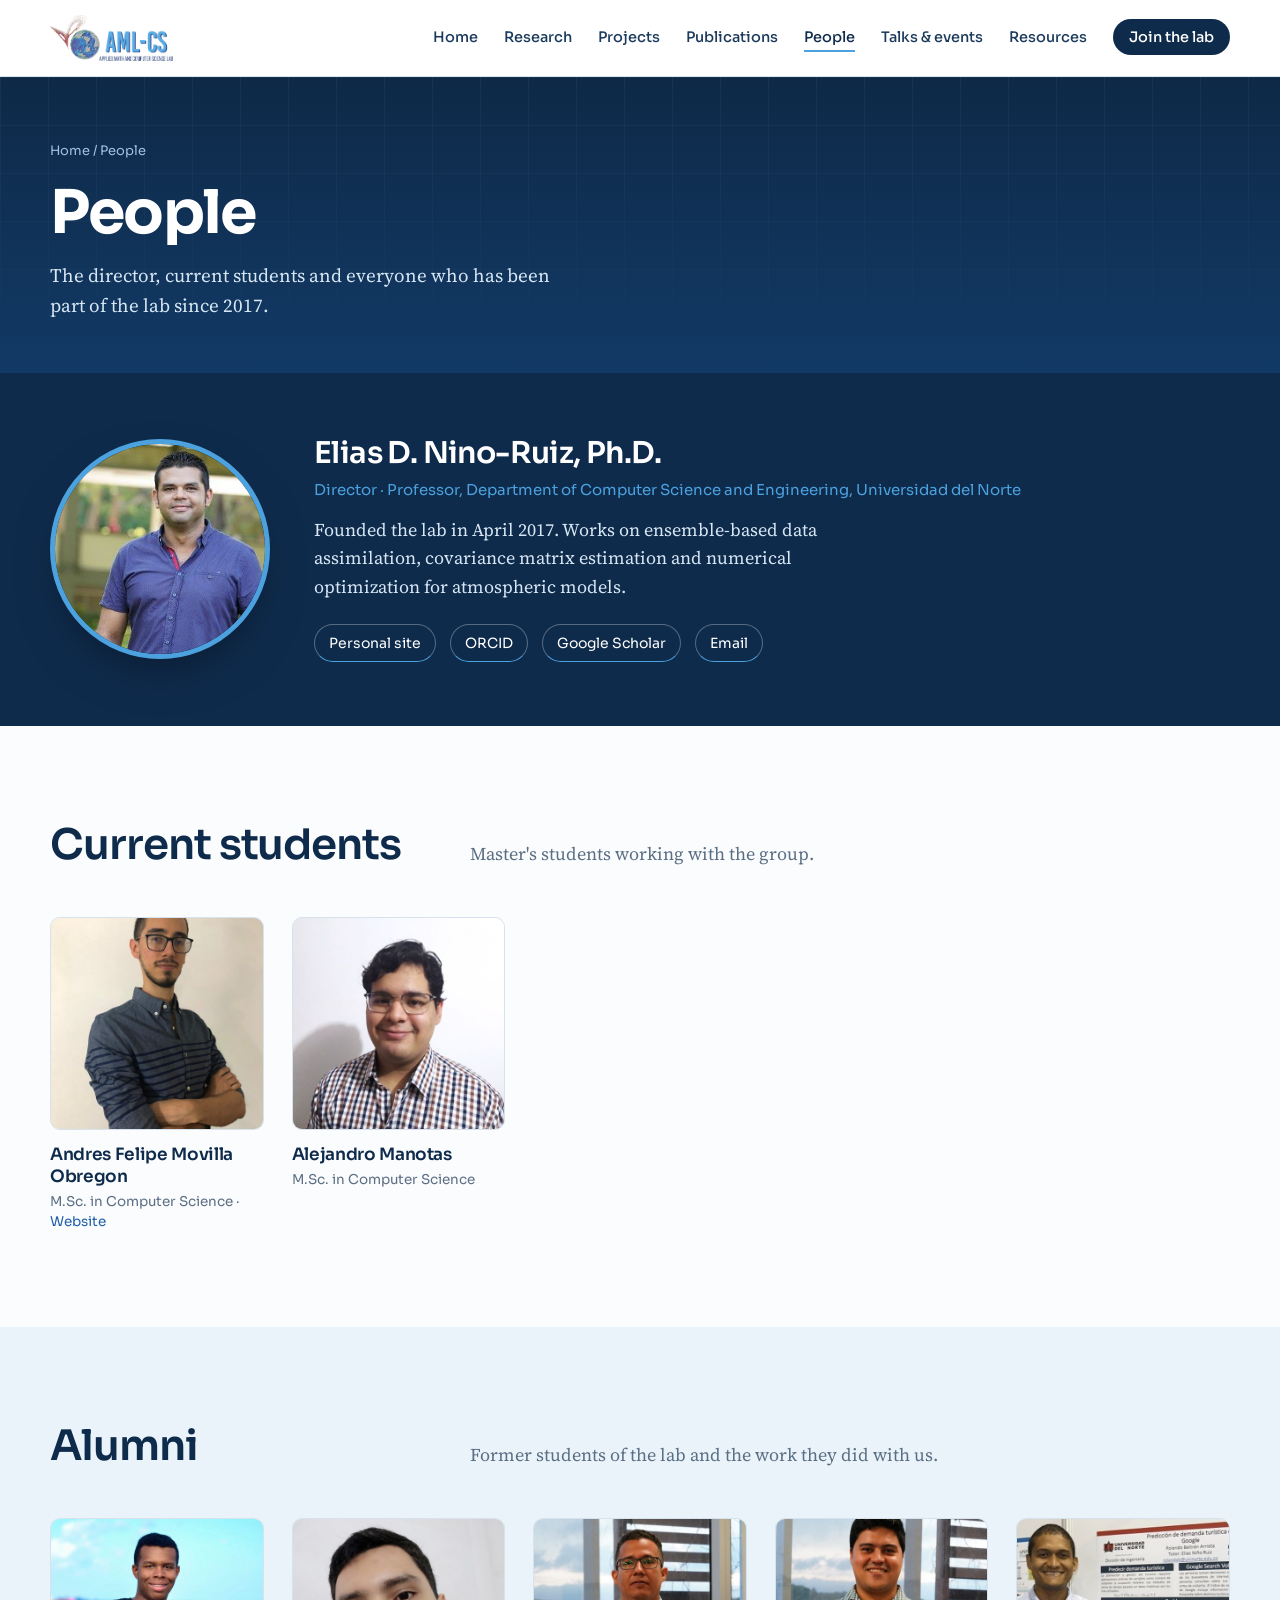
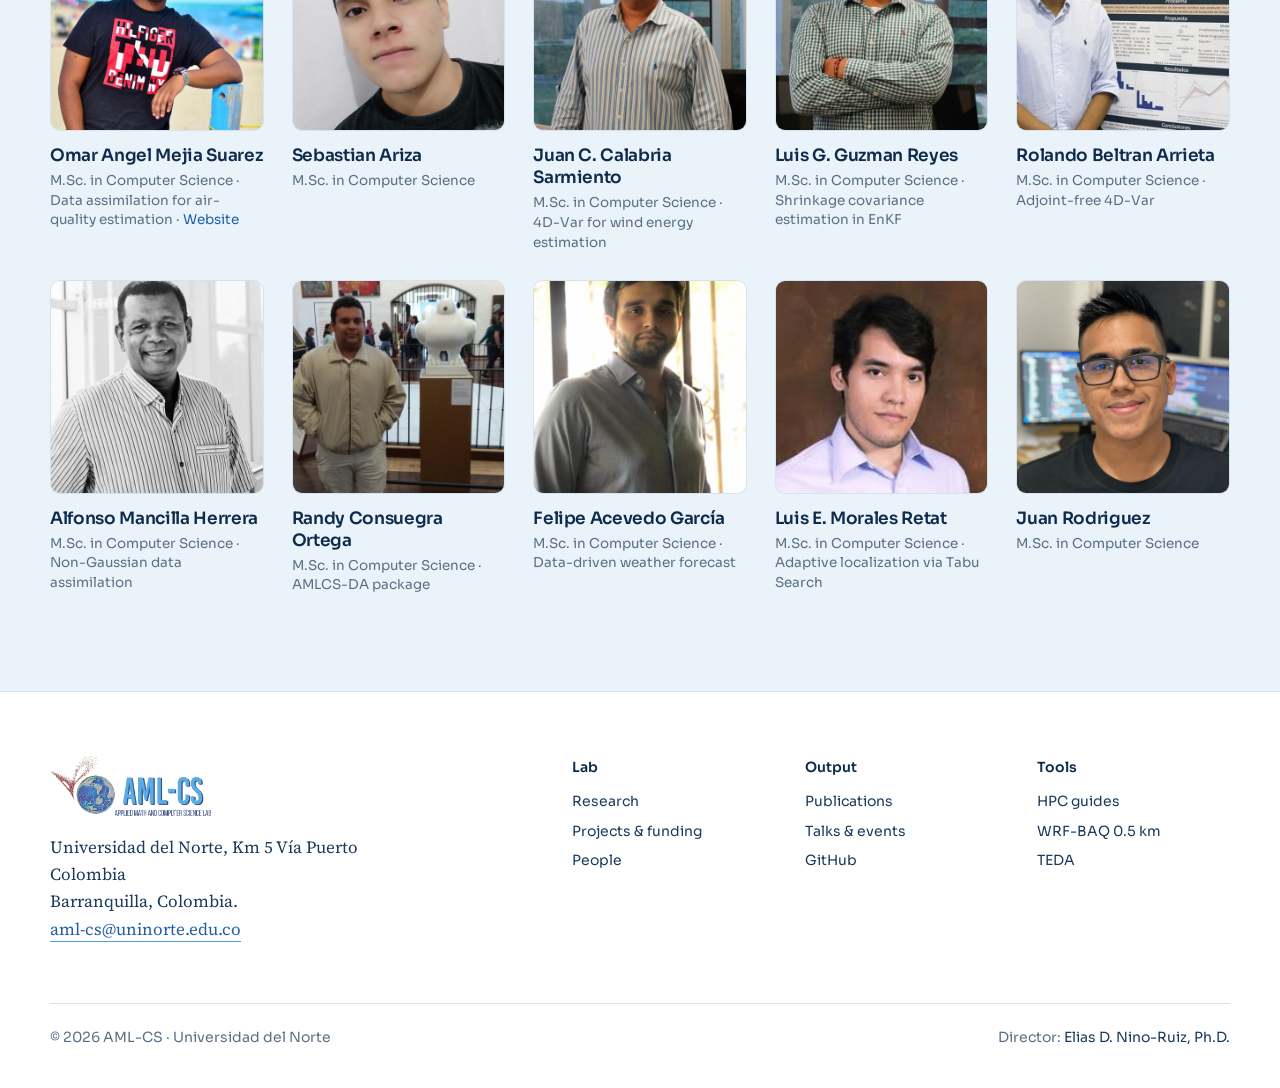
==== people/index.html @ 91d66fed "new fresh website" ====
<!DOCTYPE html>
<html lang="en">
<head>
<meta charset="utf-8"><meta name="viewport" content="width=device-width, initial-scale=1">
<title>People — AML-CS</title>
<meta name="description" content="Applied Math and Computer Science Lab at Universidad del Norte, Barranquilla, Colombia.">
<meta property="og:title" content="People — AML-CS"><meta property="og:description" content="Applied Math and Computer Science Lab at Universidad del Norte, Barranquilla, Colombia.">
<link rel="icon" href="../assets/img/logo.png">
<link rel="preconnect" href="https://fonts.googleapis.com">
<link href="https://fonts.googleapis.com/css2?family=Sora:wght@400;500;600;700&family=Source+Serif+4:ital,opsz,wght@0,8..60,400;0,8..60,600;1,8..60,400&display=swap" rel="stylesheet">
<link rel="stylesheet" href="../assets/css/site.css">

</head>
<body>
<header class="site"><div class="wrap nav">
  <a href="../"><img class="logo" src="../assets/img/logo.png" alt="AML-CS — Applied Math and Computer Science Lab"></a>
  <nav aria-label="Main"><ul><li><a href="../">Home</a></li><li><a href="../#research">Research</a></li><li><a href="../projects/">Projects</a></li><li><a href="../publications/">Publications</a></li><li><a href="../people/" aria-current="page">People</a></li><li><a href="../talks/">Talks & events</a></li><li><a href="../resources/">Resources</a></li><li><a class="cta" href="mailto:aml-cs@uninorte.edu.co">Join the lab</a></li></ul></nav>
  <button class="burger" aria-expanded="false" aria-label="Open menu">Menu</button>
</div></header>
<div class="pagehead"><div class="wrap">
  <div><div class="crumb"><a href="../">Home</a> / People</div><h1>People</h1><p>The director, current students and everyone who has been part of the lab since 2017.</p></div>
  <div></div>
</div></div>
<section class="dark" style="padding:64px 0"><div class="wrap">
  <div class="director" style="border:0;margin:0;padding:0">
    <img src="../assets/img/people/elias-nino.jpg" alt="Elias D. Nino-Ruiz">
    <div>
      <h3>Elias D. Nino-Ruiz, Ph.D.</h3>
      <div class="role">Director · Professor, Department of Computer Science and Engineering, Universidad del Norte</div>
      <p>Founded the lab in April 2017. Works on ensemble-based data assimilation, covariance matrix estimation and numerical optimization for atmospheric models.</p>
      <div class="profiles"><a href="https://enino84.github.io/">Personal site</a><a href="https://orcid.org/0000-0001-7784-8163">ORCID</a><a href="https://scholar.google.com/citations?user=IE8dAAgAAAAJ&hl=en">Google Scholar</a><a href="mailto:aml-cs@uninorte.edu.co">Email</a></div>
    </div>
  </div>
</div></section>
<section><div class="wrap">
  <div class="sec-head"><h2>Current students</h2><p>Master's students working with the group.</p></div>
  <div class="grid-people">
    <div class="person"><img src="../assets/img/people/andres-movilla.jpg" alt="Andres Felipe Movilla Obregon"><h3>Andres Felipe Movilla Obregon</h3><p>M.Sc. in Computer Science · <a href="https://andremov.github.io">Website</a></p></div>
    <div class="person"><img src="../assets/img/people/alejandro-manotas.jpg" alt="Alejandro Manotas"><h3>Alejandro Manotas</h3><p>M.Sc. in Computer Science</p></div>
  </div>
</div></section>
<section class="tint"><div class="wrap">
  <div class="sec-head"><h2>Alumni</h2><p>Former students of the lab and the work they did with us.</p></div>
  <div class="grid-people">
    <div class="person"><img src="../assets/img/people/omar-mejia.jpg" alt="Omar Angel Mejia Suarez"><h3>Omar Angel Mejia Suarez</h3><p>M.Sc. in Computer Science · Data assimilation for air-quality estimation · <a href="https://sites.google.com/view/omarmejiasuarez/inicio">Website</a></p></div>
    <div class="person"><img src="../assets/img/people/sebastian-ariza.jpg" alt="Sebastian Ariza"><h3>Sebastian Ariza</h3><p>M.Sc. in Computer Science</p></div>
    <div class="person"><img src="../assets/img/people/juan-calabria.jpg" alt="Juan C. Calabria Sarmiento"><h3>Juan C. Calabria Sarmiento</h3><p>M.Sc. in Computer Science · 4D-Var for wind energy estimation</p></div>
    <div class="person"><img src="../assets/img/people/luis-guzman.jpg" alt="Luis G. Guzman Reyes"><h3>Luis G. Guzman Reyes</h3><p>M.Sc. in Computer Science · Shrinkage covariance estimation in EnKF</p></div>
    <div class="person"><img src="../assets/img/people/rolando-beltran.jpg" alt="Rolando Beltran Arrieta"><h3>Rolando Beltran Arrieta</h3><p>M.Sc. in Computer Science · Adjoint-free 4D-Var</p></div>
    <div class="person"><img src="../assets/img/people/alfonso-mancilla.jpg" alt="Alfonso Mancilla Herrera"><h3>Alfonso Mancilla Herrera</h3><p>M.Sc. in Computer Science · Non-Gaussian data assimilation</p></div>
    <div class="person"><img src="../assets/img/people/randy-consuegra.jpg" alt="Randy Consuegra Ortega"><h3>Randy Consuegra Ortega</h3><p>M.Sc. in Computer Science · AMLCS-DA package</p></div>
    <div class="person"><img src="../assets/img/people/felipe-acevedo.jpg" alt="Felipe Acevedo García"><h3>Felipe Acevedo García</h3><p>M.Sc. in Computer Science · Data-driven weather forecast</p></div>
    <div class="person"><img src="../assets/img/people/luis-morales.jpg" alt="Luis E. Morales Retat"><h3>Luis E. Morales Retat</h3><p>M.Sc. in Computer Science · Adaptive localization via Tabu Search</p></div>
    <div class="person"><img src="../assets/img/people/juan-rodriguez.jpg" alt="Juan Rodriguez"><h3>Juan Rodriguez</h3><p>M.Sc. in Computer Science</p></div>
  </div>
</div></section>
<footer class="site"><div class="wrap">
  <div>
    <a href="../"><img class="logo-foot" src="../assets/img/logo.png" alt="AML-CS"></a>
    <p class="contact">Universidad del Norte, Km 5 Vía Puerto Colombia<br>Barranquilla, Colombia.<br><a href="mailto:aml-cs@uninorte.edu.co">aml-cs@uninorte.edu.co</a></p>
  </div>
  <div><h5>Lab</h5><ul><li><a href="../#research">Research</a></li><li><a href="../projects/">Projects &amp; funding</a></li><li><a href="../people/">People</a></li></ul></div>
  <div><h5>Output</h5><ul><li><a href="../publications/">Publications</a></li><li><a href="../talks/">Talks &amp; events</a></li><li><a href="https://github.com/AML-CS">GitHub</a></li></ul></div>
  <div><h5>Tools</h5><ul><li><a href="../resources/">HPC guides</a></li><li><a href="../wrf-baq-0.5km/">WRF-BAQ 0.5 km</a></li><li><a href="https://github.com/enino84/TEDA">TEDA</a></li></ul></div>
  <div class="copy"><span>© 2026 AML-CS · Universidad del Norte</span><span>Director: <a href="https://enino84.github.io/">Elias D. Nino-Ruiz, Ph.D.</a></span></div>
</div></footer>
<script src="../assets/js/site.js"></script>
</body></html>
---- assets/css/site.css ----
:root{
  --navy:#0F2B4C;--ink:#1B3A5C;--sky:#4BA2DE;--deep:#1F5FA8;--sea:#EAF3FA;--sea2:#F4F8FC;--paper:#FBFCFD;
  --amber:#F0A92B;--rule:#D6E3EE;--muted:#5B6F84;
  --display:'Sora',system-ui,sans-serif;--serif:'Source Serif 4',Georgia,serif;
}
*{box-sizing:border-box}
html{scroll-behavior:smooth}
body{margin:0;background:var(--paper);color:var(--navy);font-family:var(--serif);font-size:18px;line-height:1.6;-webkit-font-smoothing:antialiased}
a{color:var(--deep);text-decoration:none}
a:hover{text-decoration:underline;text-underline-offset:3px}
a:focus-visible,button:focus-visible,input:focus-visible{outline:3px solid var(--amber);outline-offset:3px;border-radius:2px}
h1,h2,h3,h4{font-family:var(--display);font-weight:600;line-height:1.1;margin:0;letter-spacing:-.02em}
img{max-width:100%}
.wrap{width:min(1180px,calc(100% - 48px));margin-inline:auto}
.btn{display:inline-flex;align-items:center;gap:8px;padding:13px 22px;border-radius:999px;border:1.5px solid transparent;font-family:var(--display);font-size:15px;font-weight:600}
.btn.primary{background:var(--sky);color:#08203A}.btn.primary:hover{background:#6BB5E6;text-decoration:none}
.btn.ghost{border-color:rgba(255,255,255,.35);color:#fff}.btn.ghost:hover{border-color:#fff;text-decoration:none}
.btn.dark{background:var(--navy);color:#fff}.btn.dark:hover{background:var(--deep);text-decoration:none}

/* header */
header.site{background:#fff;border-bottom:1px solid var(--rule)}
.nav{display:flex;align-items:center;justify-content:space-between;height:76px;gap:24px}
.nav .logo{height:46px;display:block}
.nav ul{display:flex;gap:26px;list-style:none;margin:0;padding:0;font-family:var(--display);font-size:14.5px;font-weight:500;align-items:center}
.nav ul a{color:var(--ink);padding-bottom:4px;border-bottom:2px solid transparent}
.nav ul a:hover{text-decoration:none;color:var(--navy);border-color:var(--rule)}
.nav ul a[aria-current]{color:var(--navy);border-color:var(--sky)}
.nav ul a.cta{background:var(--navy);color:#fff;padding:9px 16px;border-radius:999px;border:0}
.nav ul a.cta:hover{background:var(--deep)}
.burger{display:none;background:none;border:1px solid var(--rule);border-radius:8px;padding:8px 12px;font-family:var(--display);font-size:14px;color:var(--ink);cursor:pointer}
.nav.open ul{display:flex}

/* page head (internal pages) */
.pagehead{background:linear-gradient(180deg,#0E2947 0%,#123A66 100%);color:#fff;padding:64px 0 52px;position:relative;overflow:hidden}
.pagehead:before{content:"";position:absolute;inset:0;background-image:linear-gradient(rgba(255,255,255,.045) 1px,transparent 1px),linear-gradient(90deg,rgba(255,255,255,.045) 1px,transparent 1px);background-size:48px 48px;mask-image:linear-gradient(180deg,#000,transparent)}
.pagehead .wrap{position:relative;display:grid;grid-template-columns:minmax(0,7fr) minmax(0,5fr);gap:40px;align-items:end}
.pagehead h1{font-size:clamp(38px,5vw,60px);letter-spacing:-.03em;font-weight:700}
.pagehead p{margin:14px 0 0;color:#D7E6F4;font-size:19px;max-width:52ch}
.crumb{font-family:var(--display);font-size:13px;color:#9FC2E0;margin-bottom:18px}.crumb a{color:#9FC2E0}
.counts{display:flex;gap:32px;font-family:var(--display);font-size:14px;color:#9FC2E0;justify-self:end;flex-wrap:wrap}
.counts b{display:block;font-size:30px;color:#fff;font-weight:600;letter-spacing:-.02em}

/* sections */
section{padding:96px 0}
section.tint{background:var(--sea)}
section.dark{background:var(--navy);color:#fff}
.sec-head{display:grid;grid-template-columns:minmax(0,4fr) minmax(0,8fr);gap:40px;align-items:end;margin-bottom:48px}
.sec-head h2{font-size:clamp(30px,3.4vw,42px);letter-spacing:-.025em}
.sec-head p{margin:0;color:var(--muted);font-size:18px;max-width:58ch}
.dark .sec-head p{color:#9FC2E0}
.prose{max-width:72ch;font-size:18px}
.prose h2{font-size:28px;margin:48px 0 16px}.prose h3{font-size:21px;margin:32px 0 10px}.prose h4{font-size:17px;margin:24px 0 8px}
.prose p{margin:0 0 18px}.prose ul,.prose ol{padding-left:24px}.prose li{margin:6px 0}
.prose pre{background:#0F2B4C;color:#E6F0FA;padding:18px 20px;border-radius:8px;overflow:auto;font-size:14px;line-height:1.5}
.prose code{font-family:ui-monospace,SFMono-Regular,Menlo,monospace;font-size:.9em}
.prose :not(pre)>code{background:var(--sea);padding:2px 6px;border-radius:4px;color:var(--navy)}
.prose table{border-collapse:collapse;width:100%;font-size:16px;margin:16px 0}
.prose th,.prose td{border-bottom:1px solid var(--rule);padding:10px 12px;text-align:left;vertical-align:top}
.prose th{font-family:var(--display);font-size:13.5px;color:var(--muted);font-weight:500}
.prose img{border-radius:6px}
.prose blockquote{margin:0;padding-left:18px;border-left:3px solid var(--sky);color:var(--ink);font-style:italic}

/* hero */
.hero{position:relative;overflow:hidden;background:linear-gradient(180deg,#0E2947 0%,#123A66 100%);color:#fff;padding:0}
.hero:after{content:"";position:absolute;right:-10%;top:-20%;width:60%;height:140%;background:radial-gradient(closest-side,rgba(75,162,222,.18),transparent 70%);pointer-events:none}
.hero canvas{position:absolute;inset:0;width:100%;height:100%;display:block}
.hero .wrap{position:relative;min-height:620px;display:grid;grid-template-columns:minmax(0,7fr) minmax(0,5fr);align-items:center;padding:88px 0 100px;z-index:1}
.hero h1{font-size:clamp(40px,5.6vw,74px);letter-spacing:-.03em;font-weight:700;max-width:12ch}
.hero p{font-size:21px;line-height:1.55;max-width:44ch;color:#D7E6F4;margin:26px 0 34px}
.hero .actions{display:flex;gap:14px;flex-wrap:wrap}
.hero .legend{position:absolute;right:0;bottom:30px;font-family:var(--display);font-size:12.5px;color:#9FC2E0;display:flex;gap:18px}
.hero .legend i{display:inline-block;width:9px;height:9px;border-radius:50%;margin-right:6px;vertical-align:middle}
.stats{background:var(--navy);color:#fff;border-top:1px solid rgba(255,255,255,.12)}
.stats .wrap{display:grid;grid-template-columns:repeat(4,1fr);padding:22px 0}
.stats div{font-family:var(--display);font-size:14px;color:#9FC2E0;padding:6px 0}
.stats div b{display:block;font-size:26px;color:#fff;font-weight:600;letter-spacing:-.02em}
.stats div+div{border-left:1px solid rgba(255,255,255,.12);padding-left:28px}

/* sponsors strip */
.sponsors{background:#fff;border-bottom:1px solid var(--rule);padding:28px 0}
.sponsors .wrap{display:flex;align-items:center;gap:40px;flex-wrap:wrap}
.sponsors.box{display:flex;align-items:center;gap:36px;flex-wrap:wrap;border:1px solid var(--rule);border-radius:12px;padding:22px 28px 26px}
.sponsors.box>span{width:100%;margin:0 0 4px}
.sponsors>span,.sponsors .wrap>span{font-family:var(--display);font-size:13px;color:var(--muted);margin-right:auto}
.sponsor{font-family:var(--display);font-weight:600;font-size:15px;color:var(--ink);display:flex;align-items:center;gap:10px;opacity:.85}
.sponsor:hover{opacity:1;text-decoration:none}
.sponsor img{height:44px;display:block}
.sponsor img[src*="banco"]{height:52px}
.sponsors .wrap{gap:48px}
.sponsors.box img{height:52px}.sponsors.box img[src*="banco"]{height:64px}
.sponsor i{width:10px;height:10px;border-radius:2px;background:var(--sky);display:inline-block;transform:rotate(45deg)}
.sponsor small{display:block;font-weight:400;font-size:12px;color:var(--muted);margin:0}

/* research areas */
.areas{border-top:1px solid var(--rule)}
.area{display:grid;grid-template-columns:minmax(0,4fr) minmax(0,7fr) auto;gap:32px;align-items:baseline;padding:26px 0;border-bottom:1px solid var(--rule)}
.area h3{font-size:22px;letter-spacing:-.015em}
.area p{margin:0;color:var(--ink);font-size:17px;max-width:60ch}
.area span{font-family:var(--display);font-size:13px;color:var(--muted);white-space:nowrap}

/* featured */
.feat{display:grid;grid-template-columns:minmax(0,7fr) minmax(0,5fr);gap:56px;align-items:center}
.feat figure{margin:0;background:#fff;border:1px solid var(--rule);border-radius:8px;padding:14px;box-shadow:0 24px 60px -36px rgba(15,43,76,.4)}
.feat figure img{width:100%;display:block;border-radius:3px}
.feat figcaption{font-family:var(--display);font-size:13px;color:var(--muted);padding:12px 4px 2px}
.feat h3{font-size:30px;line-height:1.15}
.feat .meta{font-family:var(--display);font-size:14px;color:var(--muted);margin:16px 0 18px}
.feat p{margin:0 0 24px;font-size:18px;color:var(--ink)}

/* project cards on home */
.projects{display:grid;grid-template-columns:repeat(2,minmax(0,1fr));gap:28px}
.proj{background:#fff;border:1px solid var(--rule);border-radius:10px;padding:32px;display:flex;flex-direction:column;gap:14px;position:relative;overflow:hidden}
.proj:before{content:"";position:absolute;left:0;top:0;bottom:0;width:6px;background:var(--sky)}
.proj.amber:before{background:var(--amber)}
.proj .funder{font-family:var(--display);font-size:13px;color:var(--muted)}
.proj h3{font-size:22px;line-height:1.25}
.proj p{margin:0;color:var(--ink);font-size:16.5px}
.proj .row{display:flex;gap:18px;flex-wrap:wrap;font-family:var(--display);font-size:13px;color:var(--muted);margin-top:auto;padding-top:8px}
.proj .row b{color:var(--navy);font-weight:600}
.status{font-family:var(--display);font-size:12.5px;padding:3px 10px;border-radius:999px;background:var(--sea);color:var(--deep);display:inline-block}
.status.done{background:#E6F5EA;color:#1E6B3A}.status.prop{background:#FFF3DA;color:#8A5A00}

/* publications */
.pubs{list-style:none;margin:0;padding:0;border-top:1px solid var(--rule)}
.pubs li{display:grid;grid-template-columns:96px minmax(0,1fr) auto;gap:24px;padding:22px 0;border-bottom:1px solid var(--rule);align-items:baseline}
.pubs .year{font-family:var(--display);font-weight:600;color:var(--sky);font-size:18px}
.pubs .t{font-weight:600;font-size:19px;line-height:1.35;color:var(--navy)}.pubs .t a{color:var(--navy)}
.pubs .v{color:var(--muted);font-size:16px;margin-top:4px;font-style:italic}
.pubs .l{font-family:var(--display);font-size:14px;white-space:nowrap;font-weight:600}
.more{margin-top:28px;font-family:var(--display);font-weight:600;font-size:15px}

.toolbar{position:sticky;top:0;z-index:10;background:rgba(251,252,253,.95);backdrop-filter:blur(8px);border-bottom:1px solid var(--rule);padding:14px 0}
.toolbar .wrap{display:flex;gap:18px;align-items:center;flex-wrap:wrap}
.chips{display:flex;gap:8px;flex-wrap:wrap}
.chip{font-family:var(--display);font-size:13.5px;font-weight:500;padding:7px 14px;border-radius:999px;border:1px solid var(--rule);background:#fff;color:var(--ink);cursor:pointer}
.chip[aria-pressed=true]{background:var(--navy);color:#fff;border-color:var(--navy)}
.sep{width:1px;height:26px;background:var(--rule)}
.search{margin-left:auto;font-family:var(--display);font-size:14px;padding:8px 14px;border:1px solid var(--rule);border-radius:999px;min-width:260px;background:#fff;color:var(--navy)}
.search::placeholder{color:var(--muted)}
.yeargroup{display:grid;grid-template-columns:120px minmax(0,1fr);gap:32px;padding:34px 0 10px;border-top:1px solid var(--rule)}
.yeargroup:first-child{border-top:0;padding-top:10px}
.yeargroup h2{font-size:40px;letter-spacing:-.03em;color:var(--sky);position:sticky;top:80px;align-self:start;line-height:1}
.yeargroup h2 small{display:block;font-size:13px;color:var(--muted);font-weight:500;margin-top:8px;letter-spacing:0}
.pub{padding:20px 0;border-bottom:1px solid var(--rule);display:grid;grid-template-columns:minmax(0,1fr) 150px;gap:24px;align-items:start}
.pub:last-child{border-bottom:0}
.pub .t{font-weight:600;font-size:20px;line-height:1.3}.pub .t a{color:var(--navy)}
.pub .au{color:var(--ink);font-size:16.5px;margin-top:6px}.pub .au b{font-weight:600}
.pub .v{color:var(--muted);font-size:15.5px;font-style:italic;margin-top:3px}
.pub .side{display:flex;flex-direction:column;align-items:flex-end;gap:10px;font-family:var(--display);font-size:13px}
.kind{padding:3px 10px;border-radius:999px;background:var(--sea);color:var(--deep)}
.kind.conf{background:#FFF3DA;color:#8A5A00}.kind.soft{background:#E6F5EA;color:#1E6B3A}
.pub .side a{font-weight:600;font-size:14px}
.hidden{display:none!important}
.empty{display:none;text-align:center;color:var(--muted);padding:60px 0;font-family:var(--display)}
.empty.show{display:block}
.profiles{display:flex;gap:14px;flex-wrap:wrap;font-family:var(--display);font-size:14px;margin-top:22px}
.profiles a{border:1px solid rgba(255,255,255,.3);color:#fff;padding:7px 14px;border-radius:999px}
.profiles a:hover{border-color:#fff;text-decoration:none}

/* gallery */
.strip{display:grid;grid-auto-flow:column;grid-auto-columns:minmax(300px,1fr);gap:20px;overflow-x:auto;padding-bottom:16px;scroll-snap-type:x mandatory;scrollbar-width:thin;scrollbar-color:var(--rule) transparent}
.strip figure{margin:0;scroll-snap-align:start}
.strip img{width:100%;aspect-ratio:4/3;object-fit:cover;border-radius:8px;background:#fff;border:1px solid var(--rule)}
.strip figcaption{font-family:var(--display);font-size:14px;color:var(--ink);margin-top:10px;line-height:1.4}

/* people */
.director{display:grid;grid-template-columns:220px minmax(0,1fr);gap:44px;align-items:center;padding-bottom:48px;border-bottom:1px solid rgba(255,255,255,.14);margin-bottom:48px}
.director img{width:220px;height:220px;object-fit:cover;object-position:top;border-radius:50%;border:5px solid var(--sky);box-shadow:0 20px 50px -20px rgba(0,0,0,.5)}
.director h3{font-size:30px}
.director .role{font-family:var(--display);color:var(--sky);font-size:15px;margin:8px 0 14px}
.director p{margin:0;color:#D7E6F4;max-width:64ch}
.director a{color:#fff;border-bottom:1px solid var(--sky)}.director a:hover{text-decoration:none;color:var(--sky)}
.roster{display:grid;grid-template-columns:repeat(2,minmax(0,1fr));gap:48px}
.roster h4{font-family:var(--display);font-weight:500;font-size:14px;color:#9FC2E0;margin:0 0 14px;letter-spacing:0}
.roster ul{list-style:none;margin:0;padding:0}
.roster li{display:flex;gap:14px;align-items:center;padding:12px 0;border-top:1px solid rgba(255,255,255,.12);font-size:17px}
.roster li img,.roster li i{width:44px;height:44px;border-radius:50%;object-fit:cover;flex:none;background:rgba(255,255,255,.08);display:inline-block}
.roster li small{display:block;color:#9FC2E0;font-family:var(--display);font-size:13px}
.roster li a{color:#fff}
.grid-people{display:grid;grid-template-columns:repeat(auto-fill,minmax(210px,1fr));gap:28px}
.person{text-align:left}
.person img,.person i{width:100%;aspect-ratio:1;object-fit:cover;object-position:top;border-radius:10px;display:block;background:var(--sea);border:1px solid var(--rule)}
.person h3{font-size:17px;margin:14px 0 4px;line-height:1.3}
.person p{margin:0;font-family:var(--display);font-size:13.5px;color:var(--muted);line-height:1.45}

/* talks */
.two{display:grid;grid-template-columns:repeat(2,minmax(0,1fr));gap:56px}
.talk{display:flex;gap:18px;padding:16px 0;border-top:1px solid var(--rule);align-items:baseline}
.talk time{font-family:var(--display);font-size:13px;color:var(--muted);white-space:nowrap;width:110px;flex:none}
.talk div{font-size:17px}.talk div small{display:block;color:var(--muted);font-size:15px}
.event{padding:22px 0;border-top:1px solid var(--rule)}
.event h3{font-size:22px;margin-bottom:6px}.event p{margin:0;color:var(--ink);font-size:17px}
.tag{font-family:var(--display);font-size:13px;color:var(--deep);background:var(--sea);padding:3px 10px;border-radius:999px;display:inline-block;margin-bottom:10px}
.videos{display:grid;grid-template-columns:repeat(auto-fill,minmax(260px,1fr));gap:24px}
.video img{width:100%;aspect-ratio:16/9;object-fit:cover;border-radius:8px;border:1px solid var(--rule);display:block}
.video h3{font-size:16px;margin:12px 0 4px;line-height:1.35}
.video p{margin:0;font-family:var(--display);font-size:13px;color:var(--muted)}
.video a{color:var(--navy)}

/* project detail */
.pdetail{display:grid;grid-template-columns:minmax(0,7fr) minmax(0,5fr);gap:56px;align-items:start;padding:56px 0;border-top:1px solid var(--rule)}
.pdetail:first-of-type{border-top:0}
.pdetail h2{font-size:30px;line-height:1.2}
.pdetail .lead{font-size:18px;color:var(--ink);margin:16px 0 0}
.pdetail .lead p{margin:0 0 14px}
.facts{background:#fff;border:1px solid var(--rule);border-radius:10px;padding:8px 26px}
.facts dl{margin:0}
.facts div{display:grid;grid-template-columns:150px minmax(0,1fr);gap:16px;padding:12px 0;border-top:1px solid var(--rule);font-size:15.5px}
.facts div:first-child{border-top:0}
.facts dt{font-family:var(--display);font-size:13px;color:var(--muted);font-weight:500;padding-top:2px}
.facts dd{margin:0;color:var(--navy)}
.outputs{margin:20px 0 0;padding:0;list-style:none}
.outputs li{padding:10px 0;border-top:1px solid var(--rule);font-size:16px}
.outputs li span{font-family:var(--display);font-size:12.5px;color:var(--muted);display:block}

/* resources */
.guides{display:grid;grid-template-columns:repeat(auto-fill,minmax(300px,1fr));gap:22px}
.guide{background:#fff;border:1px solid var(--rule);border-radius:10px;padding:26px;display:flex;flex-direction:column;gap:10px}
.guide:hover{border-color:var(--sky);text-decoration:none}
.guide h3{font-size:19px;line-height:1.3;color:var(--navy)}
.guide p{margin:0;color:var(--ink);font-size:16px}
.guide span{font-family:var(--display);font-size:13px;color:var(--muted);margin-top:auto;padding-top:8px}

/* footer */
footer.site{background:#fff;border-top:1px solid var(--rule);color:var(--muted);padding:64px 0 40px;font-family:var(--display);font-size:14px}
footer.site .wrap{display:grid;grid-template-columns:minmax(0,5fr) repeat(3,minmax(0,2fr));gap:40px}
footer.site h5{color:var(--navy);font-size:14px;font-weight:600;margin:0 0 12px}
footer.site ul{list-style:none;margin:0;padding:0}footer.site li{margin:7px 0}
footer.site a{color:var(--ink)}
footer.site .logo-foot{height:60px;display:block}
footer.site .contact{font-family:var(--serif);font-size:17px;color:var(--ink);margin:18px 0 0;max-width:36ch}
footer.site .contact a{color:var(--deep);border-bottom:1px solid var(--sky)}
.copy{grid-column:1/-1;border-top:1px solid var(--rule);padding-top:22px;margin-top:20px;display:flex;justify-content:space-between;flex-wrap:wrap;gap:8px}

@media (max-width:900px){
  .nav ul{display:none;position:absolute;left:0;right:0;top:76px;background:#fff;flex-direction:column;align-items:flex-start;padding:16px 24px 24px;border-bottom:1px solid var(--rule);gap:16px;z-index:30}
  .nav{position:relative}
  .burger{display:inline-flex}
  .hero .wrap{grid-template-columns:1fr;min-height:0;padding:64px 0 90px}
  .hero .legend{left:0;right:auto}
  .stats .wrap{grid-template-columns:1fr 1fr;gap:10px}.stats div+div{border-left:0;padding-left:0}
  section{padding:64px 0}
  .sec-head,.feat,.two,.roster,.director,.projects,.pdetail,.pagehead .wrap,.yeargroup{grid-template-columns:1fr}
  .counts{justify-self:start}.yeargroup h2{position:static}
  .area{grid-template-columns:1fr;gap:8px}
  .pubs li{grid-template-columns:64px minmax(0,1fr)}.pubs .l{grid-column:2}
  .pub{grid-template-columns:1fr}.pub .side{flex-direction:row;align-items:center}
  .search{margin-left:0;width:100%}.toolbar{position:static}
  .facts div{grid-template-columns:1fr;gap:4px}
  .sponsors.box{display:flex;align-items:center;gap:36px;flex-wrap:wrap;border:1px solid var(--rule);border-radius:12px;padding:22px 28px 26px}
.sponsors.box>span{width:100%;margin:0 0 4px}
.sponsors span{width:100%}
  footer.site .wrap{grid-template-columns:1fr 1fr}
}
@media (prefers-reduced-motion:reduce){html{scroll-behavior:auto}}
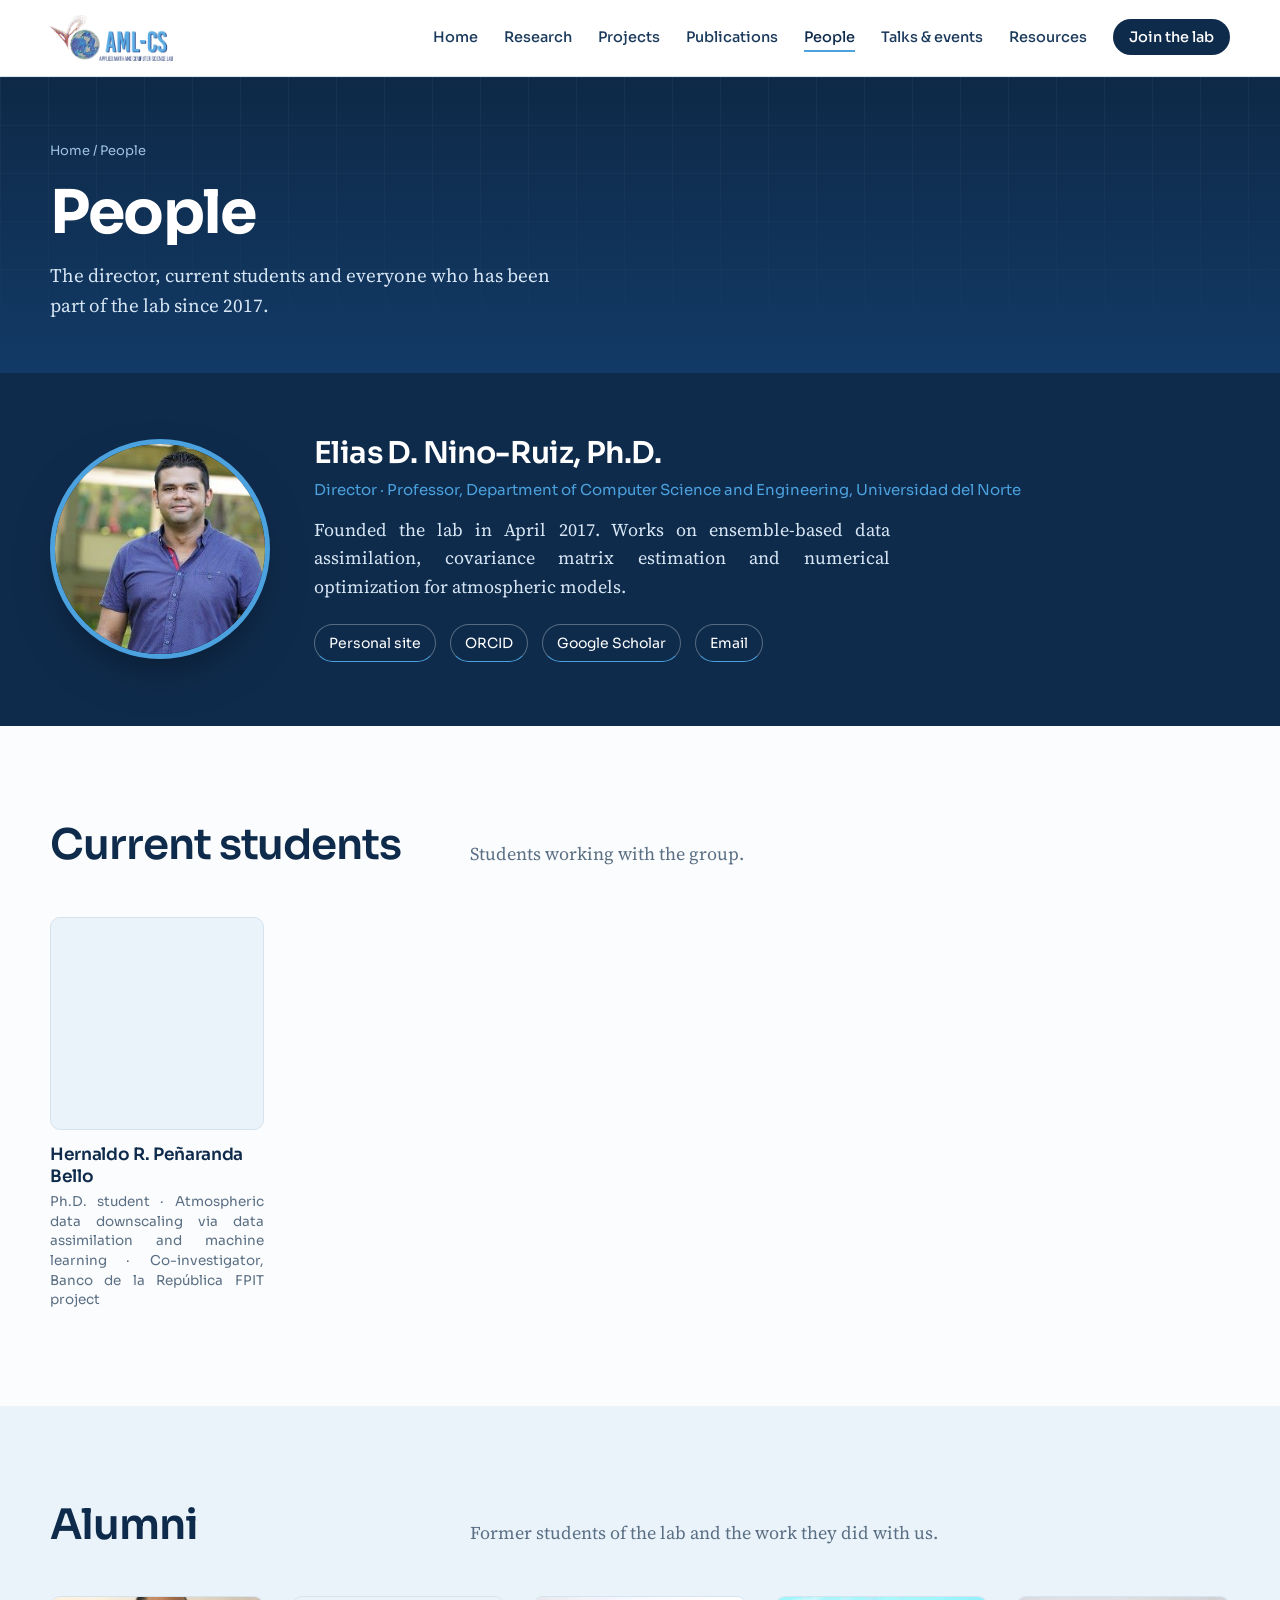
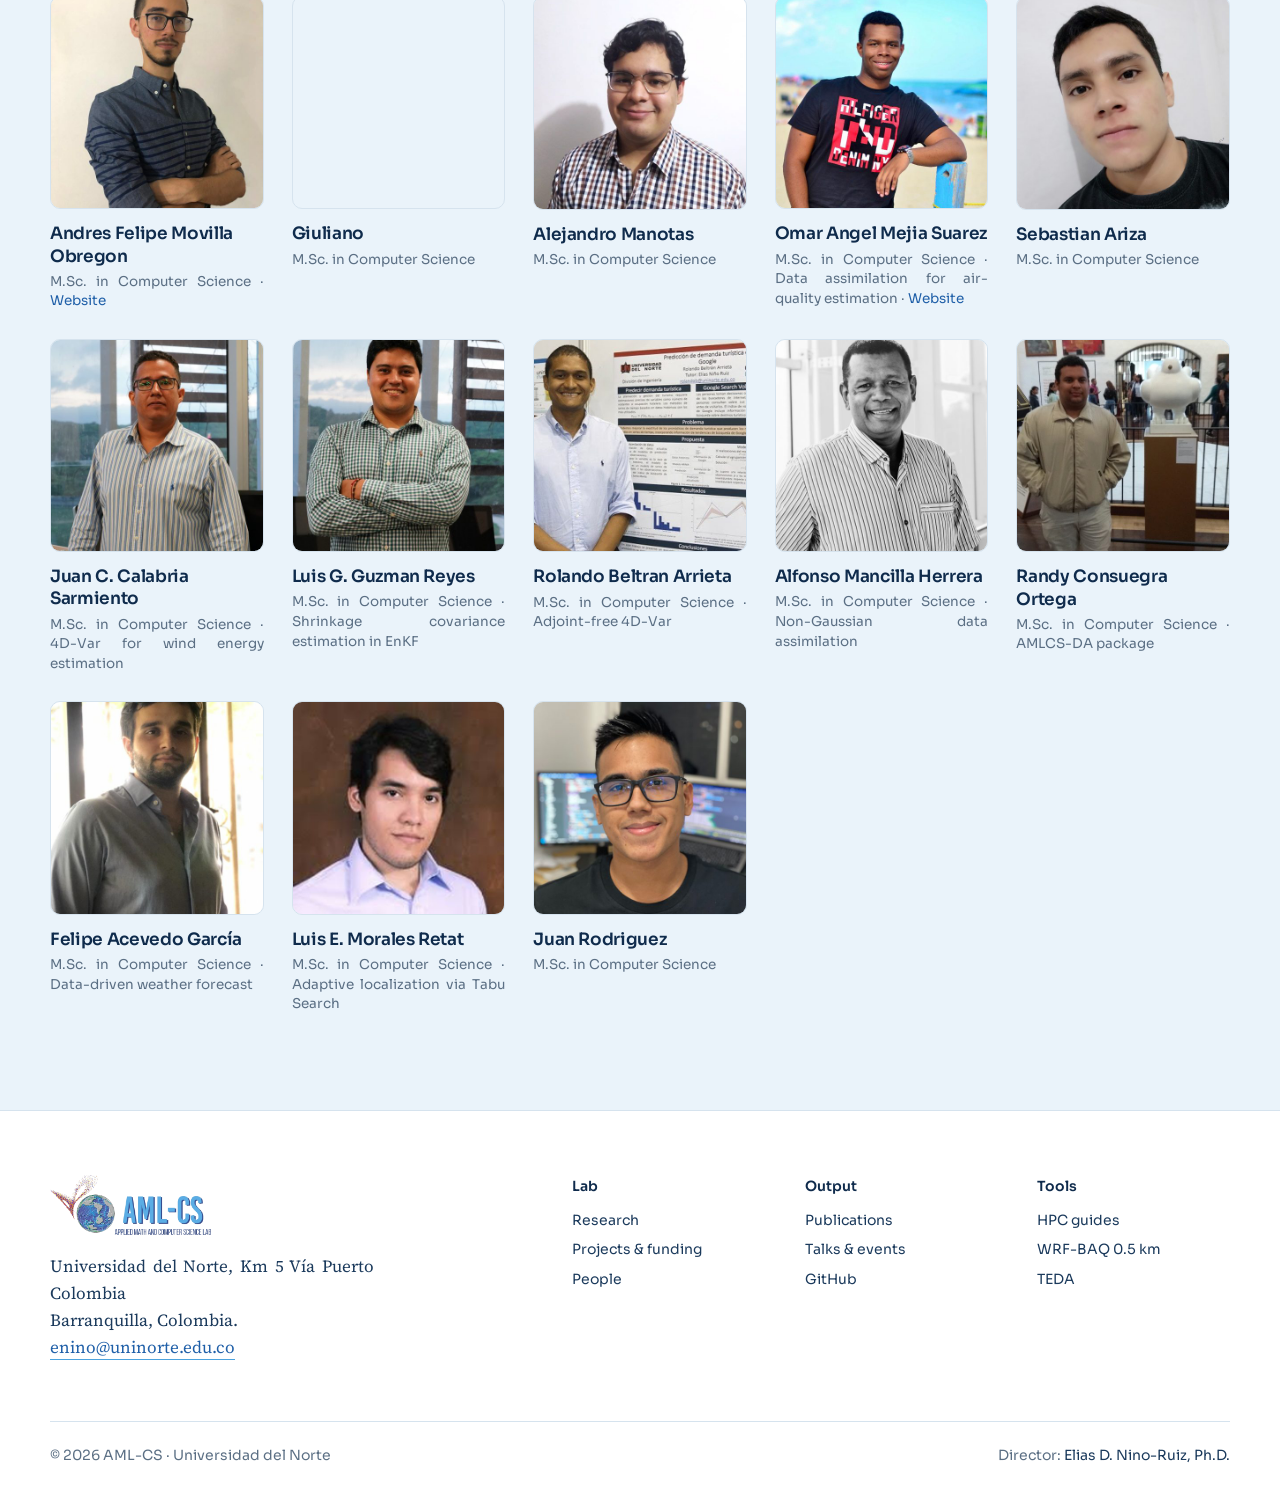
==== commit 77392309: "assing new globe, fixing students" ====
--- a/people/index.html
+++ b/people/index.html
@@ -2,9 +2,9 @@
 <html lang="en">
 <head>
 <meta charset="utf-8"><meta name="viewport" content="width=device-width, initial-scale=1">
-<title>People — AML-CS</title>
+<title>People: AML-CS</title>
 <meta name="description" content="Applied Math and Computer Science Lab at Universidad del Norte, Barranquilla, Colombia.">
-<meta property="og:title" content="People — AML-CS"><meta property="og:description" content="Applied Math and Computer Science Lab at Universidad del Norte, Barranquilla, Colombia.">
+<meta property="og:title" content="People: AML-CS"><meta property="og:description" content="Applied Math and Computer Science Lab at Universidad del Norte, Barranquilla, Colombia.">
 <link rel="icon" href="../assets/img/logo.png">
 <link rel="preconnect" href="https://fonts.googleapis.com">
 <link href="https://fonts.googleapis.com/css2?family=Sora:wght@400;500;600;700&family=Source+Serif+4:ital,opsz,wght@0,8..60,400;0,8..60,600;1,8..60,400&display=swap" rel="stylesheet">
@@ -13,8 +13,8 @@
 </head>
 <body>
 <header class="site"><div class="wrap nav">
-  <a href="../"><img class="logo" src="../assets/img/logo.png" alt="AML-CS — Applied Math and Computer Science Lab"></a>
-  <nav aria-label="Main"><ul><li><a href="../">Home</a></li><li><a href="../#research">Research</a></li><li><a href="../projects/">Projects</a></li><li><a href="../publications/">Publications</a></li><li><a href="../people/" aria-current="page">People</a></li><li><a href="../talks/">Talks & events</a></li><li><a href="../resources/">Resources</a></li><li><a class="cta" href="mailto:aml-cs@uninorte.edu.co">Join the lab</a></li></ul></nav>
+  <a href="../"><img class="logo" src="../assets/img/logo.png" alt="AML-CS: Applied Math and Computer Science Lab"></a>
+  <nav aria-label="Main"><ul><li><a href="../">Home</a></li><li><a href="../#research">Research</a></li><li><a href="../projects/">Projects</a></li><li><a href="../publications/">Publications</a></li><li><a href="../people/" aria-current="page">People</a></li><li><a href="../talks/">Talks & events</a></li><li><a href="../resources/">Resources</a></li><li><a class="cta" href="mailto:enino@uninorte.edu.co">Join the lab</a></li></ul></nav>
   <button class="burger" aria-expanded="false" aria-label="Open menu">Menu</button>
 </div></header>
 <div class="pagehead"><div class="wrap">
@@ -28,20 +28,22 @@
       <h3>Elias D. Nino-Ruiz, Ph.D.</h3>
       <div class="role">Director · Professor, Department of Computer Science and Engineering, Universidad del Norte</div>
       <p>Founded the lab in April 2017. Works on ensemble-based data assimilation, covariance matrix estimation and numerical optimization for atmospheric models.</p>
-      <div class="profiles"><a href="https://enino84.github.io/">Personal site</a><a href="https://orcid.org/0000-0001-7784-8163">ORCID</a><a href="https://scholar.google.com/citations?user=IE8dAAgAAAAJ&hl=en">Google Scholar</a><a href="mailto:aml-cs@uninorte.edu.co">Email</a></div>
+      <div class="profiles"><a href="https://enino84.github.io/">Personal site</a><a href="https://orcid.org/0000-0001-7784-8163">ORCID</a><a href="https://scholar.google.com/citations?user=IE8dAAgAAAAJ&hl=en">Google Scholar</a><a href="mailto:enino@uninorte.edu.co">Email</a></div>
     </div>
   </div>
 </div></section>
 <section><div class="wrap">
-  <div class="sec-head"><h2>Current students</h2><p>Master's students working with the group.</p></div>
+  <div class="sec-head"><h2>Current students</h2><p>Students working with the group.</p></div>
   <div class="grid-people">
-    <div class="person"><img src="../assets/img/people/andres-movilla.jpg" alt="Andres Felipe Movilla Obregon"><h3>Andres Felipe Movilla Obregon</h3><p>M.Sc. in Computer Science · <a href="https://andremov.github.io">Website</a></p></div>
-    <div class="person"><img src="../assets/img/people/alejandro-manotas.jpg" alt="Alejandro Manotas"><h3>Alejandro Manotas</h3><p>M.Sc. in Computer Science</p></div>
+    <div class="person"><i></i><h3>Hernaldo R. Peñaranda Bello</h3><p>Ph.D. student · Atmospheric data downscaling via data assimilation and machine learning · Co-investigator, Banco de la República FPIT project</p></div>
   </div>
 </div></section>
 <section class="tint"><div class="wrap">
   <div class="sec-head"><h2>Alumni</h2><p>Former students of the lab and the work they did with us.</p></div>
   <div class="grid-people">
+    <div class="person"><img src="../assets/img/people/andres-movilla.jpg" alt="Andres Felipe Movilla Obregon"><h3>Andres Felipe Movilla Obregon</h3><p>M.Sc. in Computer Science · <a href="https://andremov.github.io">Website</a></p></div>
+    <div class="person"><i></i><h3>Giuliano</h3><p>M.Sc. in Computer Science</p></div>
+    <div class="person"><img src="../assets/img/people/alejandro-manotas.jpg" alt="Alejandro Manotas"><h3>Alejandro Manotas</h3><p>M.Sc. in Computer Science</p></div>
     <div class="person"><img src="../assets/img/people/omar-mejia.jpg" alt="Omar Angel Mejia Suarez"><h3>Omar Angel Mejia Suarez</h3><p>M.Sc. in Computer Science · Data assimilation for air-quality estimation · <a href="https://sites.google.com/view/omarmejiasuarez/inicio">Website</a></p></div>
     <div class="person"><img src="../assets/img/people/sebastian-ariza.jpg" alt="Sebastian Ariza"><h3>Sebastian Ariza</h3><p>M.Sc. in Computer Science</p></div>
     <div class="person"><img src="../assets/img/people/juan-calabria.jpg" alt="Juan C. Calabria Sarmiento"><h3>Juan C. Calabria Sarmiento</h3><p>M.Sc. in Computer Science · 4D-Var for wind energy estimation</p></div>
@@ -57,7 +59,7 @@
 <footer class="site"><div class="wrap">
   <div>
     <a href="../"><img class="logo-foot" src="../assets/img/logo.png" alt="AML-CS"></a>
-    <p class="contact">Universidad del Norte, Km 5 Vía Puerto Colombia<br>Barranquilla, Colombia.<br><a href="mailto:aml-cs@uninorte.edu.co">aml-cs@uninorte.edu.co</a></p>
+    <p class="contact">Universidad del Norte, Km 5 Vía Puerto Colombia<br>Barranquilla, Colombia.<br><a href="mailto:enino@uninorte.edu.co">enino@uninorte.edu.co</a></p>
   </div>
   <div><h5>Lab</h5><ul><li><a href="../#research">Research</a></li><li><a href="../projects/">Projects &amp; funding</a></li><li><a href="../people/">People</a></li></ul></div>
   <div><h5>Output</h5><ul><li><a href="../publications/">Publications</a></li><li><a href="../talks/">Talks &amp; events</a></li><li><a href="https://github.com/AML-CS">GitHub</a></li></ul></div>
--- a/assets/css/site.css
+++ b/assets/css/site.css
@@ -6,6 +6,8 @@
 *{box-sizing:border-box}
 html{scroll-behavior:smooth}
 body{margin:0;background:var(--paper);color:var(--navy);font-family:var(--serif);font-size:18px;line-height:1.6;-webkit-font-smoothing:antialiased}
+p,.area p,.proj p,.feat p,.director p,.pdetail .lead,.event p,.guide p,.pagehead p,.sec-head p,.hero p,.prose li{text-align:justify;hyphens:auto}
+.sec-head p,.pagehead p{text-align:left}
 a{color:var(--deep);text-decoration:none}
 a:hover{text-decoration:underline;text-underline-offset:3px}
 a:focus-visible,button:focus-visible,input:focus-visible{outline:3px solid var(--amber);outline-offset:3px;border-radius:2px}
@@ -161,6 +163,7 @@
 .strip{display:grid;grid-auto-flow:column;grid-auto-columns:minmax(300px,1fr);gap:20px;overflow-x:auto;padding-bottom:16px;scroll-snap-type:x mandatory;scrollbar-width:thin;scrollbar-color:var(--rule) transparent}
 .strip figure{margin:0;scroll-snap-align:start}
 .strip img{width:100%;aspect-ratio:4/3;object-fit:cover;border-radius:8px;background:#fff;border:1px solid var(--rule)}
+.strip img.fit{object-fit:contain}
 .strip figcaption{font-family:var(--display);font-size:14px;color:var(--ink);margin-top:10px;line-height:1.4}
 
 /* people */
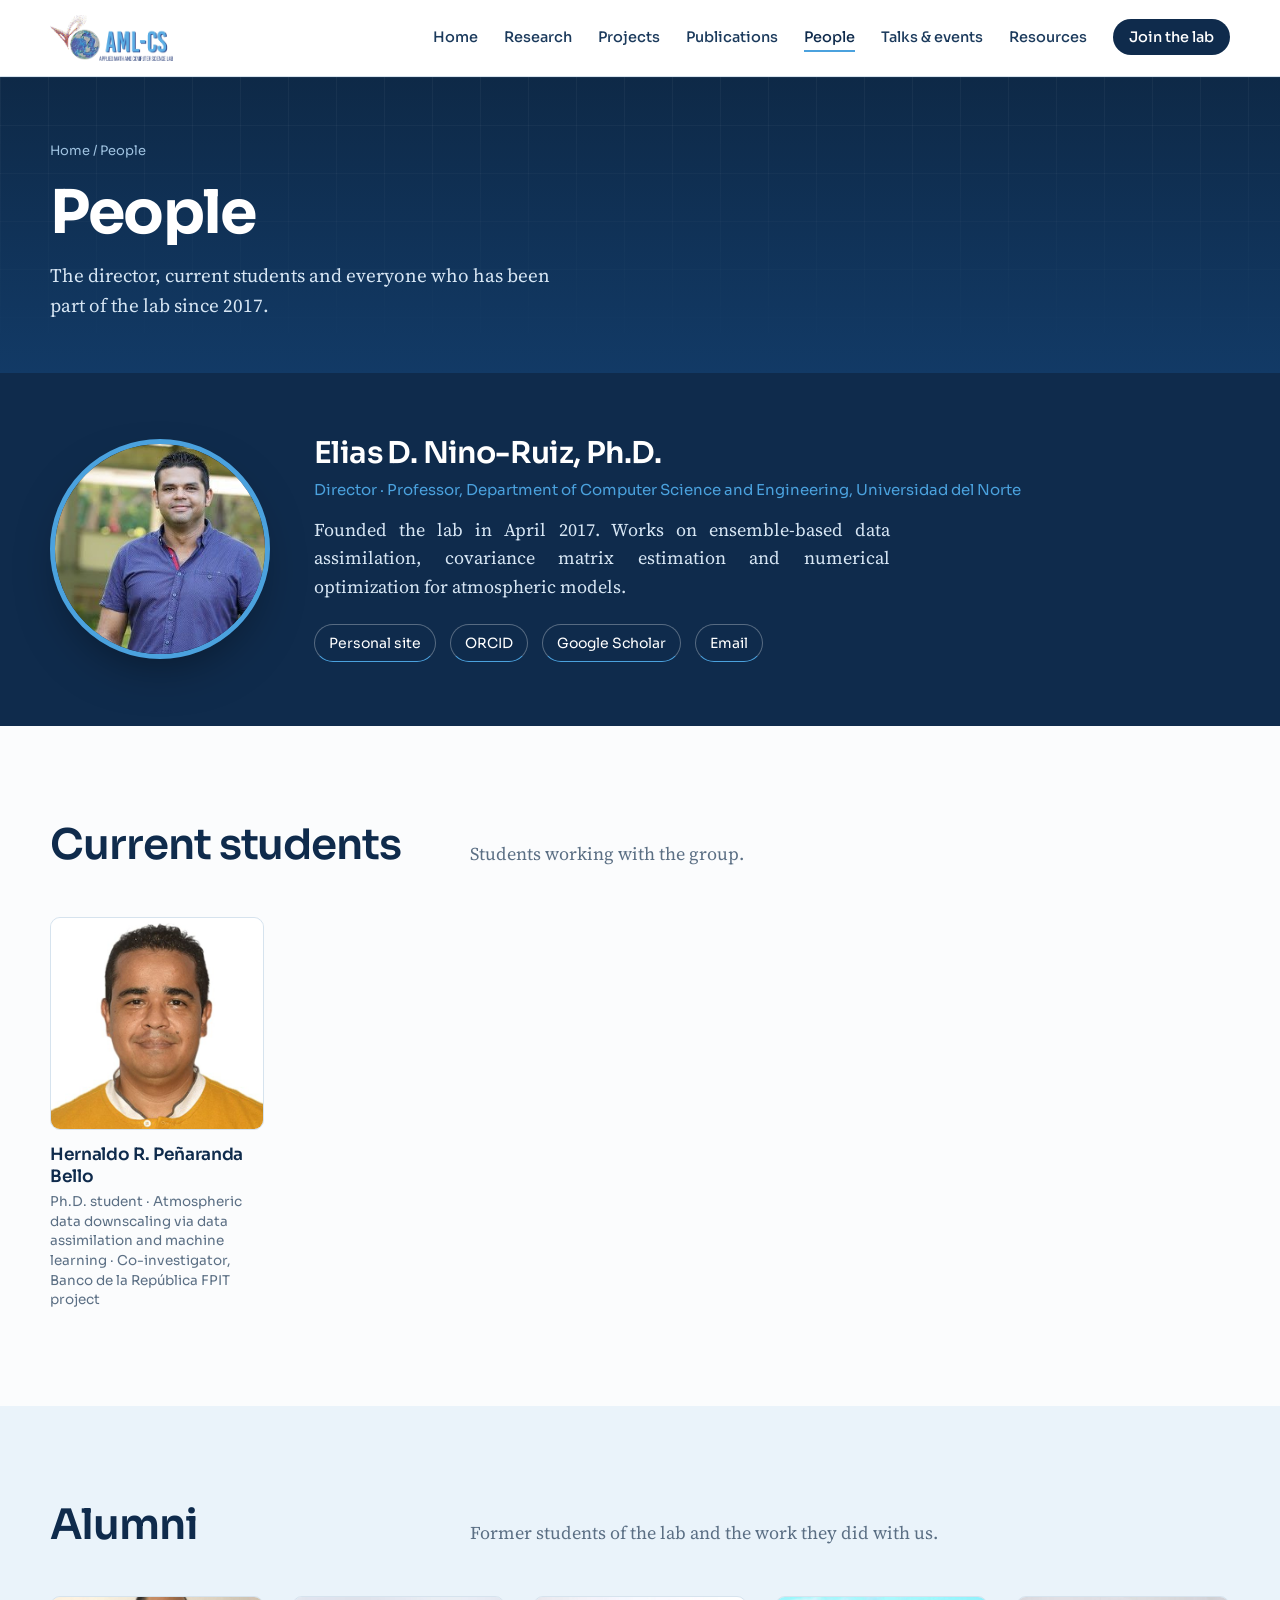
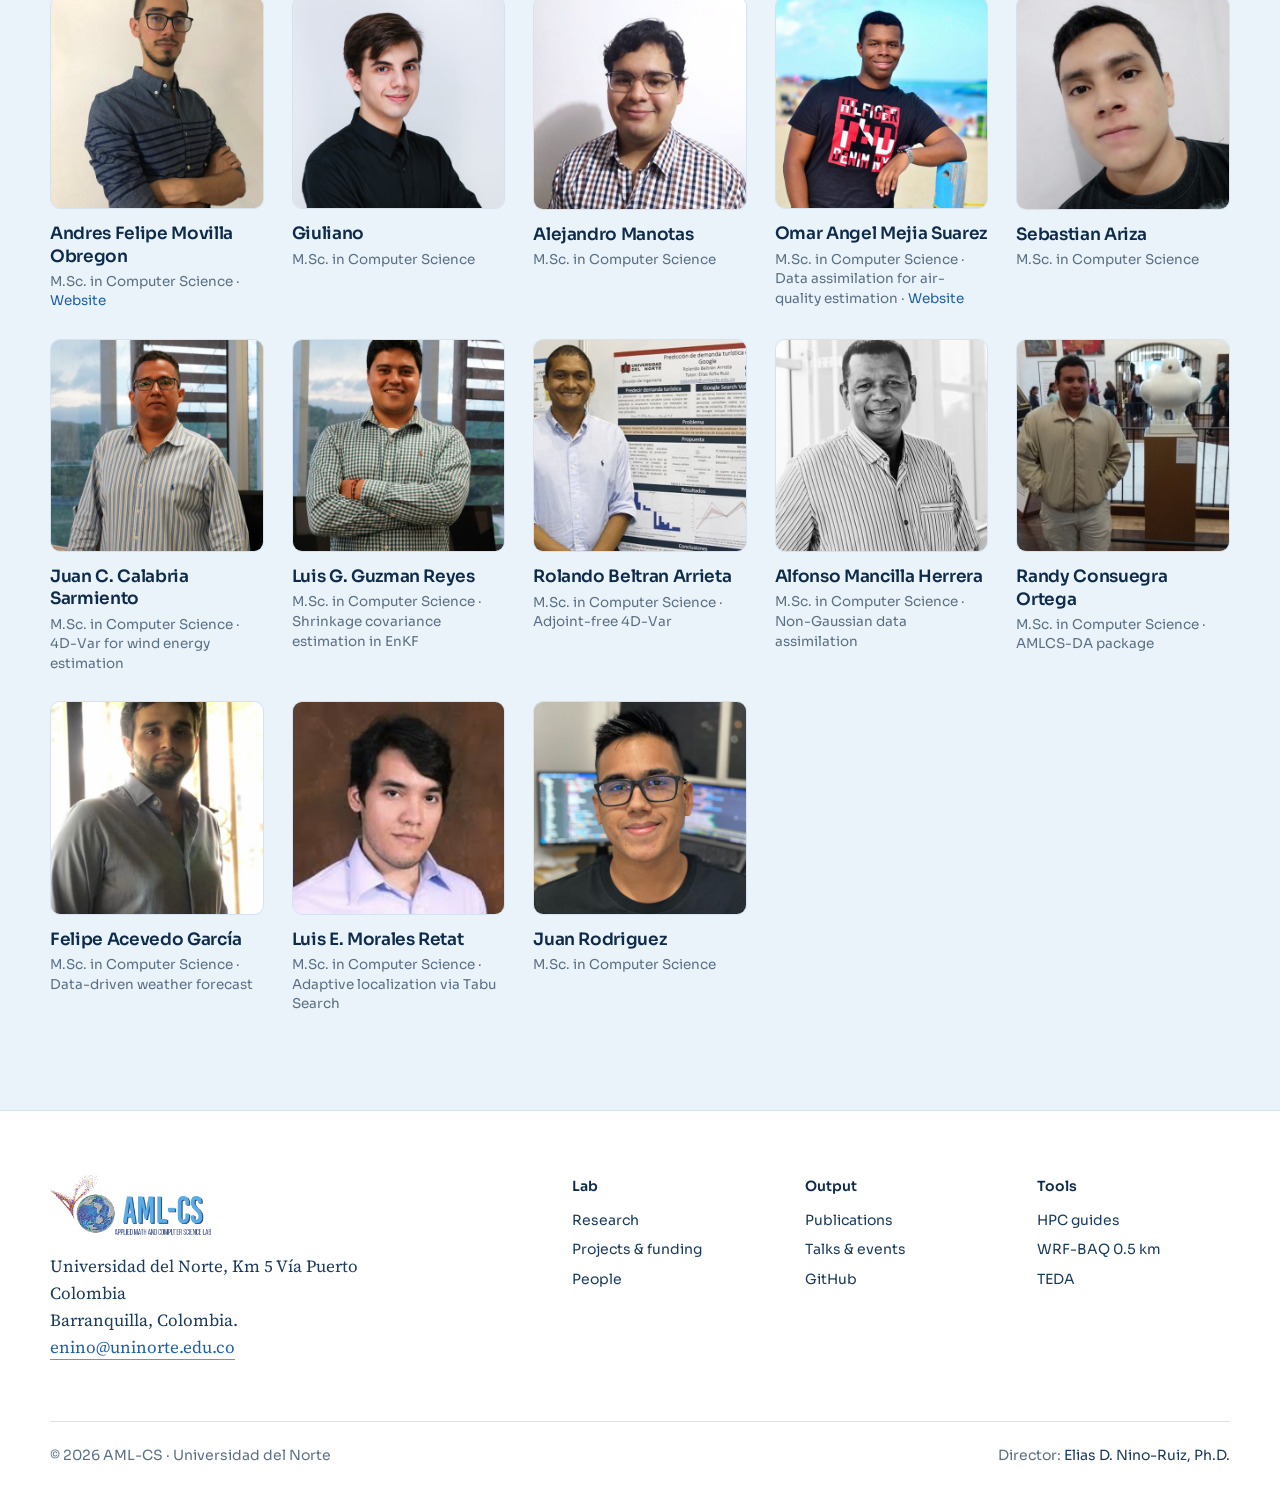
==== commit a06c8d75: "assing new globe, fixing students" ====
--- a/people/index.html
+++ b/people/index.html
@@ -35,14 +35,14 @@
 <section><div class="wrap">
   <div class="sec-head"><h2>Current students</h2><p>Students working with the group.</p></div>
   <div class="grid-people">
-    <div class="person"><i></i><h3>Hernaldo R. Peñaranda Bello</h3><p>Ph.D. student · Atmospheric data downscaling via data assimilation and machine learning · Co-investigator, Banco de la República FPIT project</p></div>
+    <div class="person"><img src="../assets/img/people/hernaldo-penaranda.jpg" alt="Hernaldo R. Peñaranda Bello"><h3>Hernaldo R. Peñaranda Bello</h3><p>Ph.D. student · Atmospheric data downscaling via data assimilation and machine learning · Co-investigator, Banco de la República FPIT project</p></div>
   </div>
 </div></section>
 <section class="tint"><div class="wrap">
   <div class="sec-head"><h2>Alumni</h2><p>Former students of the lab and the work they did with us.</p></div>
   <div class="grid-people">
     <div class="person"><img src="../assets/img/people/andres-movilla.jpg" alt="Andres Felipe Movilla Obregon"><h3>Andres Felipe Movilla Obregon</h3><p>M.Sc. in Computer Science · <a href="https://andremov.github.io">Website</a></p></div>
-    <div class="person"><i></i><h3>Giuliano</h3><p>M.Sc. in Computer Science</p></div>
+    <div class="person"><img src="../assets/img/people/giuliano.jpg" alt="Giuliano"><h3>Giuliano</h3><p>M.Sc. in Computer Science</p></div>
     <div class="person"><img src="../assets/img/people/alejandro-manotas.jpg" alt="Alejandro Manotas"><h3>Alejandro Manotas</h3><p>M.Sc. in Computer Science</p></div>
     <div class="person"><img src="../assets/img/people/omar-mejia.jpg" alt="Omar Angel Mejia Suarez"><h3>Omar Angel Mejia Suarez</h3><p>M.Sc. in Computer Science · Data assimilation for air-quality estimation · <a href="https://sites.google.com/view/omarmejiasuarez/inicio">Website</a></p></div>
     <div class="person"><img src="../assets/img/people/sebastian-ariza.jpg" alt="Sebastian Ariza"><h3>Sebastian Ariza</h3><p>M.Sc. in Computer Science</p></div>
--- a/assets/css/site.css
+++ b/assets/css/site.css
@@ -4,10 +4,10 @@
   --display:'Sora',system-ui,sans-serif;--serif:'Source Serif 4',Georgia,serif;
 }
 *{box-sizing:border-box}
-html{scroll-behavior:smooth}
+html{scroll-behavior:smooth;scroll-padding-top:90px}
 body{margin:0;background:var(--paper);color:var(--navy);font-family:var(--serif);font-size:18px;line-height:1.6;-webkit-font-smoothing:antialiased}
 p,.area p,.proj p,.feat p,.director p,.pdetail .lead,.event p,.guide p,.pagehead p,.sec-head p,.hero p,.prose li{text-align:justify;hyphens:auto}
-.sec-head p,.pagehead p{text-align:left}
+.sec-head p,.pagehead p,.person p,.video p,.talk div,.proj .row,.roster li,.facts dd,footer.site p{text-align:left;hyphens:manual}
 a{color:var(--deep);text-decoration:none}
 a:hover{text-decoration:underline;text-underline-offset:3px}
 a:focus-visible,button:focus-visible,input:focus-visible{outline:3px solid var(--amber);outline-offset:3px;border-radius:2px}
@@ -20,7 +20,7 @@
 .btn.dark{background:var(--navy);color:#fff}.btn.dark:hover{background:var(--deep);text-decoration:none}
 
 /* header */
-header.site{background:#fff;border-bottom:1px solid var(--rule)}
+header.site{position:sticky;top:0;z-index:30;background:rgba(255,255,255,.92);backdrop-filter:blur(10px);border-bottom:1px solid var(--rule)}
 .nav{display:flex;align-items:center;justify-content:space-between;height:76px;gap:24px}
 .nav .logo{height:46px;display:block}
 .nav ul{display:flex;gap:26px;list-style:none;margin:0;padding:0;font-family:var(--display);font-size:14.5px;font-weight:500;align-items:center}
@@ -131,7 +131,7 @@
 .pubs .l{font-family:var(--display);font-size:14px;white-space:nowrap;font-weight:600}
 .more{margin-top:28px;font-family:var(--display);font-weight:600;font-size:15px}
 
-.toolbar{position:sticky;top:0;z-index:10;background:rgba(251,252,253,.95);backdrop-filter:blur(8px);border-bottom:1px solid var(--rule);padding:14px 0}
+.toolbar{position:sticky;top:76px;z-index:10;background:rgba(251,252,253,.95);backdrop-filter:blur(8px);border-bottom:1px solid var(--rule);padding:14px 0}
 .toolbar .wrap{display:flex;gap:18px;align-items:center;flex-wrap:wrap}
 .chips{display:flex;gap:8px;flex-wrap:wrap}
 .chip{font-family:var(--display);font-size:13.5px;font-weight:500;padding:7px 14px;border-radius:999px;border:1px solid var(--rule);background:#fff;color:var(--ink);cursor:pointer}
@@ -141,7 +141,7 @@
 .search::placeholder{color:var(--muted)}
 .yeargroup{display:grid;grid-template-columns:120px minmax(0,1fr);gap:32px;padding:34px 0 10px;border-top:1px solid var(--rule)}
 .yeargroup:first-child{border-top:0;padding-top:10px}
-.yeargroup h2{font-size:40px;letter-spacing:-.03em;color:var(--sky);position:sticky;top:80px;align-self:start;line-height:1}
+.yeargroup h2{font-size:40px;letter-spacing:-.03em;color:var(--sky);position:sticky;top:250px;align-self:start;line-height:1}
 .yeargroup h2 small{display:block;font-size:13px;color:var(--muted);font-weight:500;margin-top:8px;letter-spacing:0}
 .pub{padding:20px 0;border-bottom:1px solid var(--rule);display:grid;grid-template-columns:minmax(0,1fr) 150px;gap:24px;align-items:start}
 .pub:last-child{border-bottom:0}
@@ -256,3 +256,17 @@
   footer.site .wrap{grid-template-columns:1fr 1fr}
 }
 @media (prefers-reduced-motion:reduce){html{scroll-behavior:auto}}
+
+/* lightbox */
+.lightbox{position:fixed;inset:0;z-index:100;background:rgba(8,26,46,.92);display:none;align-items:center;justify-content:center;padding:24px}
+.lightbox.on{display:flex}
+.lightbox figure{margin:0;max-width:min(1200px,92vw);max-height:90vh;display:flex;flex-direction:column;align-items:center;gap:14px}
+.lightbox img{max-width:100%;max-height:78vh;border-radius:8px;background:#fff;box-shadow:0 30px 80px -30px rgba(0,0,0,.8)}
+.lightbox figcaption{font-family:var(--display);font-size:15px;color:#D7E6F4;text-align:center;max-width:70ch}
+.lightbox button{position:absolute;background:rgba(255,255,255,.1);color:#fff;border:1px solid rgba(255,255,255,.25);border-radius:50%;width:52px;height:52px;font-size:34px;line-height:1;cursor:pointer;display:flex;align-items:center;justify-content:center;padding:0 0 4px}
+.lightbox button:hover{background:rgba(255,255,255,.22)}
+.lb-close{top:20px;right:20px;font-size:28px!important}
+.lb-prev{left:20px;top:50%;transform:translateY(-50%)}
+.lb-next{right:20px;top:50%;transform:translateY(-50%)}
+.lb-count{position:absolute;bottom:20px;left:50%;transform:translateX(-50%);font-family:var(--display);font-size:13px;color:#9FC2E0}
+@media (max-width:700px){.lightbox button{width:42px;height:42px;font-size:28px}.lb-prev{left:8px}.lb-next{right:8px}.lightbox img{max-height:70vh}}
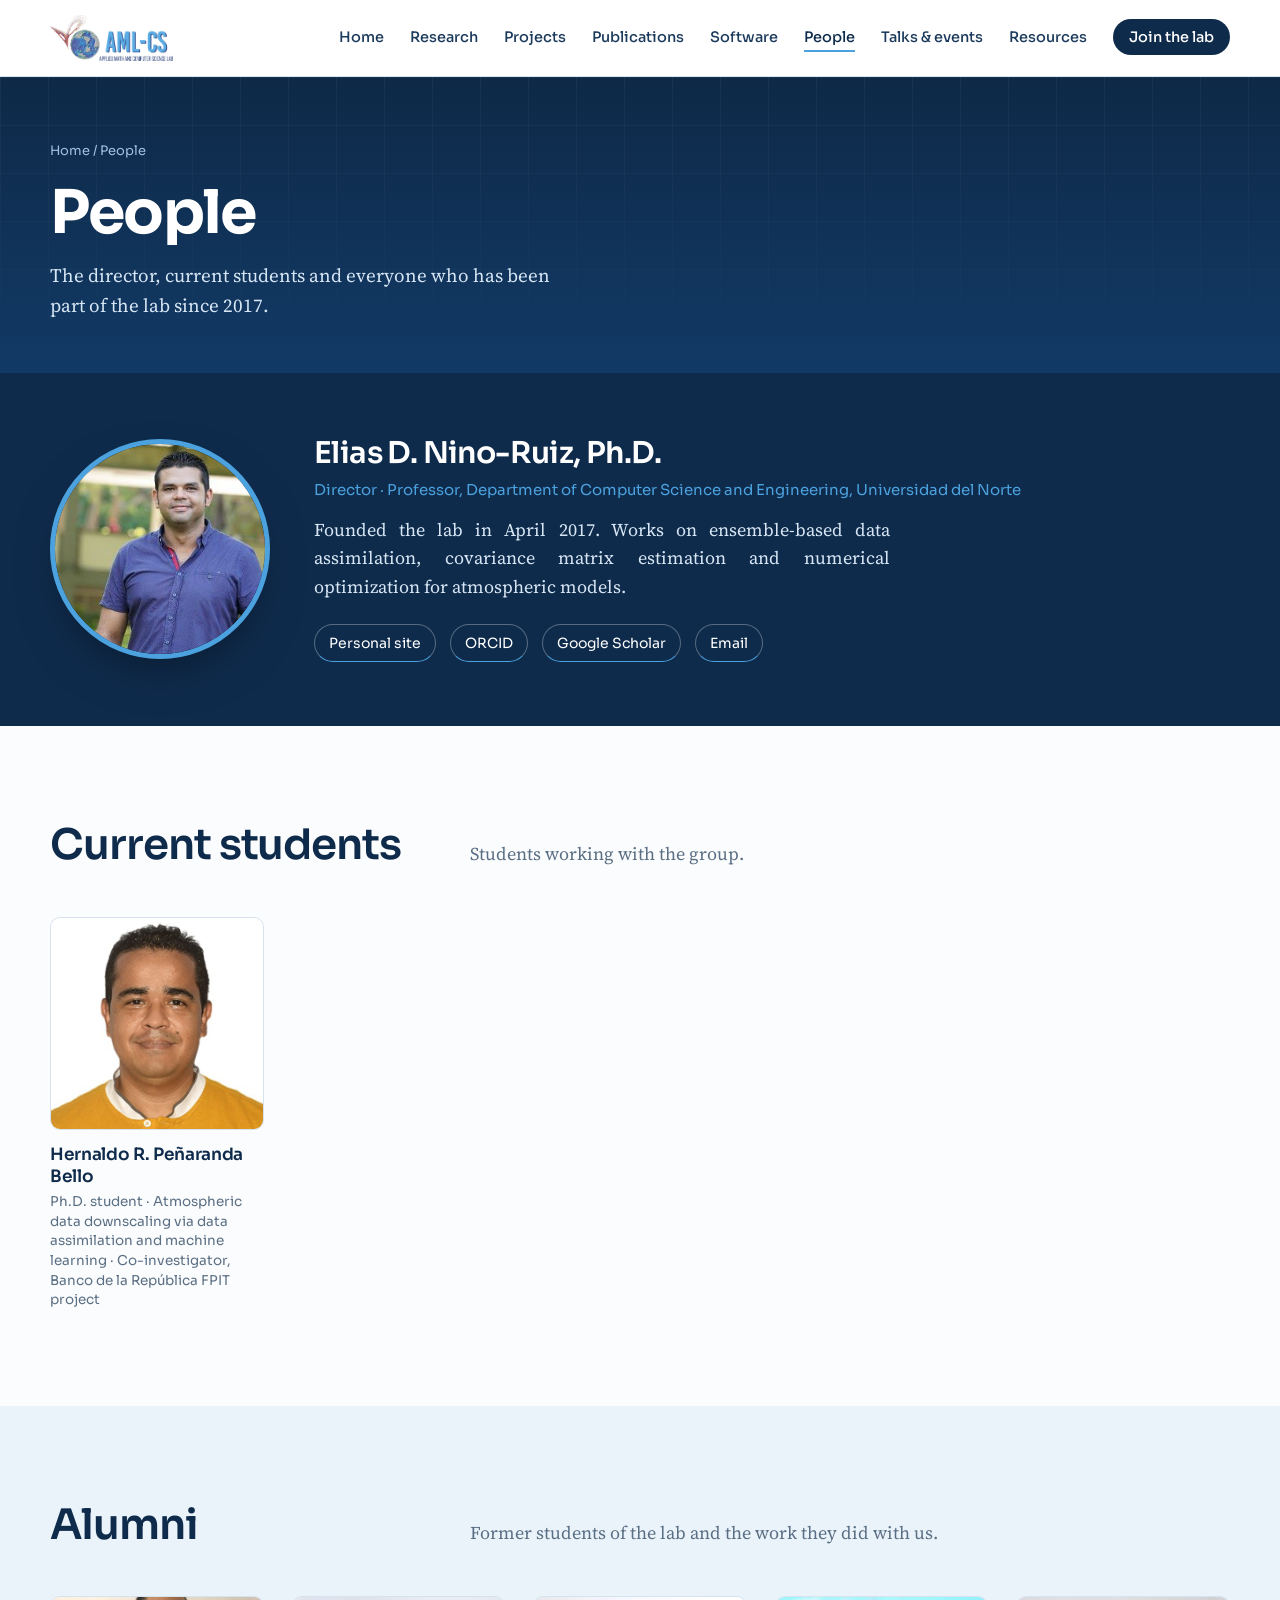
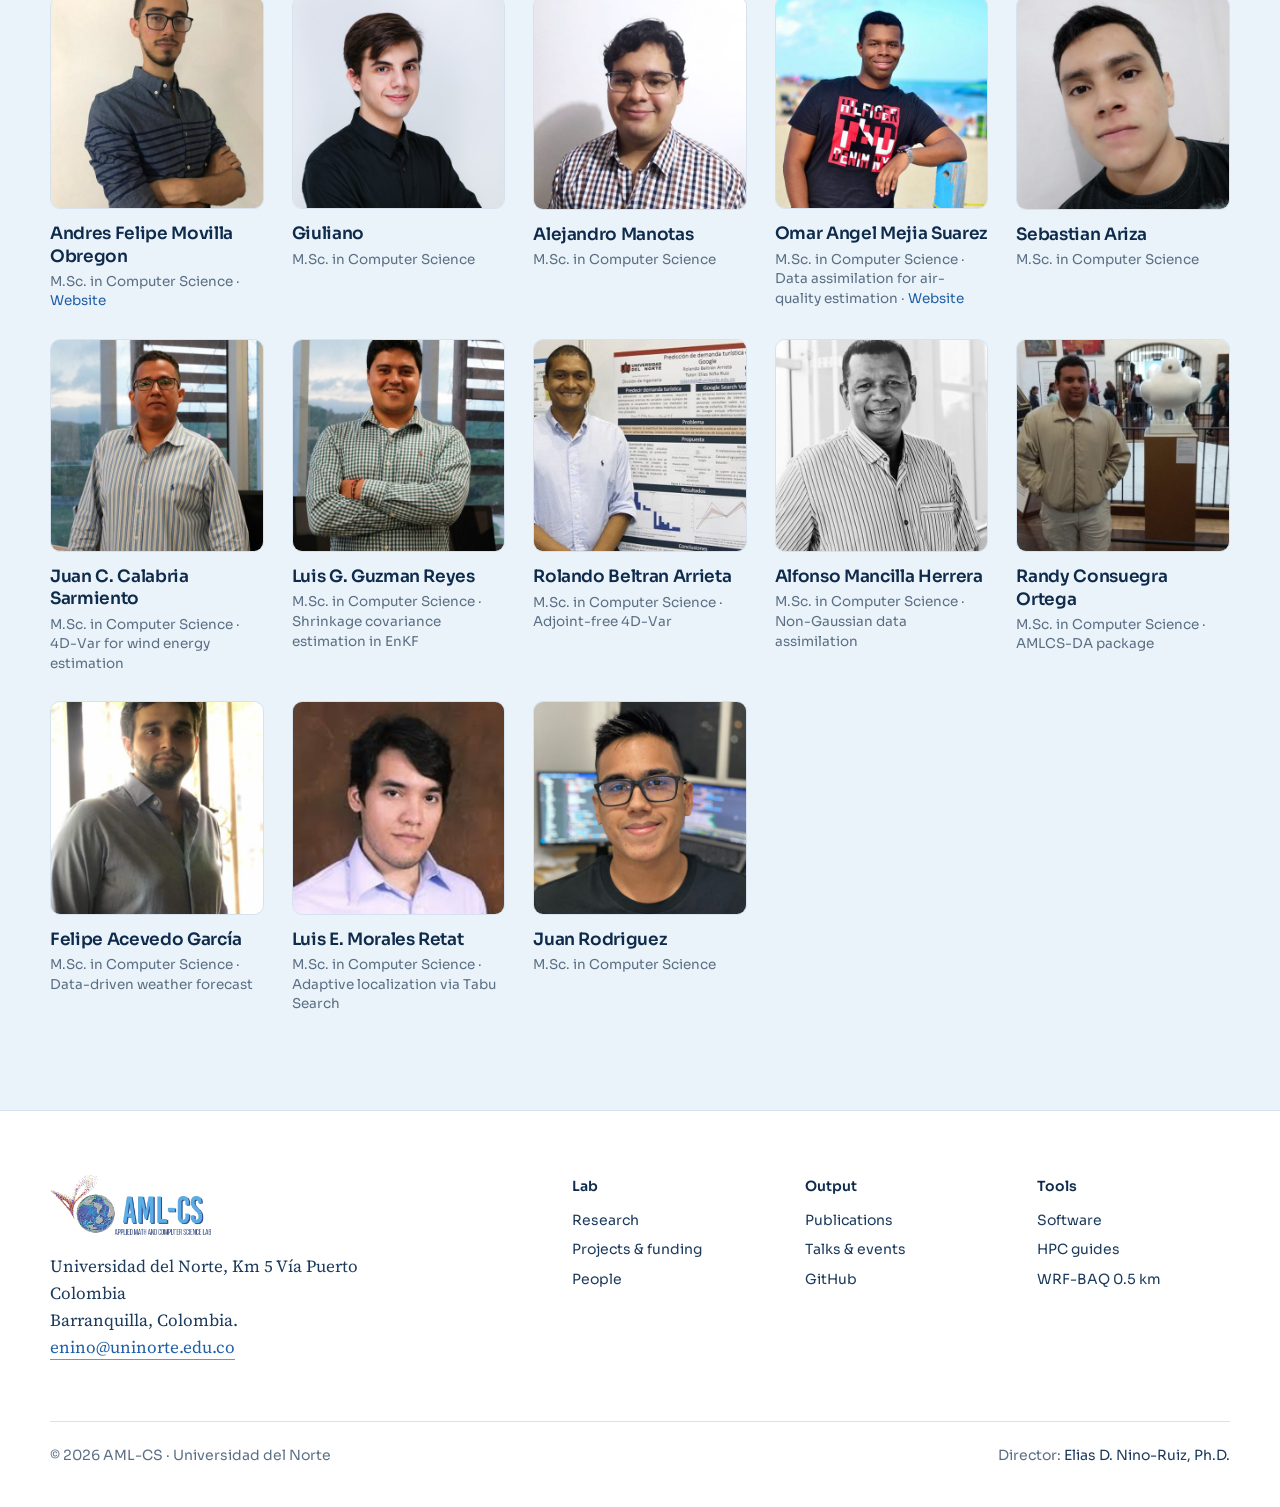
==== commit 29bb6e4c: "adding new figures" ====
--- a/people/index.html
+++ b/people/index.html
@@ -14,7 +14,7 @@
 <body>
 <header class="site"><div class="wrap nav">
   <a href="../"><img class="logo" src="../assets/img/logo.png" alt="AML-CS: Applied Math and Computer Science Lab"></a>
-  <nav aria-label="Main"><ul><li><a href="../">Home</a></li><li><a href="../#research">Research</a></li><li><a href="../projects/">Projects</a></li><li><a href="../publications/">Publications</a></li><li><a href="../people/" aria-current="page">People</a></li><li><a href="../talks/">Talks & events</a></li><li><a href="../resources/">Resources</a></li><li><a class="cta" href="mailto:enino@uninorte.edu.co">Join the lab</a></li></ul></nav>
+  <nav aria-label="Main"><ul><li><a href="../">Home</a></li><li><a href="../#research">Research</a></li><li><a href="../projects/">Projects</a></li><li><a href="../publications/">Publications</a></li><li><a href="../software/">Software</a></li><li><a href="../people/" aria-current="page">People</a></li><li><a href="../talks/">Talks & events</a></li><li><a href="../resources/">Resources</a></li><li><a class="cta" href="mailto:enino@uninorte.edu.co">Join the lab</a></li></ul></nav>
   <button class="burger" aria-expanded="false" aria-label="Open menu">Menu</button>
 </div></header>
 <div class="pagehead"><div class="wrap">
@@ -63,7 +63,7 @@
   </div>
   <div><h5>Lab</h5><ul><li><a href="../#research">Research</a></li><li><a href="../projects/">Projects &amp; funding</a></li><li><a href="../people/">People</a></li></ul></div>
   <div><h5>Output</h5><ul><li><a href="../publications/">Publications</a></li><li><a href="../talks/">Talks &amp; events</a></li><li><a href="https://github.com/AML-CS">GitHub</a></li></ul></div>
-  <div><h5>Tools</h5><ul><li><a href="../resources/">HPC guides</a></li><li><a href="../wrf-baq-0.5km/">WRF-BAQ 0.5 km</a></li><li><a href="https://github.com/enino84/TEDA">TEDA</a></li></ul></div>
+  <div><h5>Tools</h5><ul><li><a href="../software/">Software</a></li><li><a href="../resources/">HPC guides</a></li><li><a href="../wrf-baq-0.5km/">WRF-BAQ 0.5 km</a></li></ul></div>
   <div class="copy"><span>© 2026 AML-CS · Universidad del Norte</span><span>Director: <a href="https://enino84.github.io/">Elias D. Nino-Ruiz, Ph.D.</a></span></div>
 </div></footer>
 <script src="../assets/js/site.js"></script>
--- a/assets/css/site.css
+++ b/assets/css/site.css
@@ -166,6 +166,16 @@
 .strip img.fit{object-fit:contain}
 .strip figcaption{font-family:var(--display);font-size:14px;color:var(--ink);margin-top:10px;line-height:1.4}
 
+/* carousel arrows */
+.carousel{position:relative}
+.car-btn{position:absolute;top:calc(50% - 40px);transform:translateY(-50%);z-index:2;width:44px;height:44px;border-radius:50%;border:1px solid var(--rule);background:#fff;color:var(--navy);font-size:28px;line-height:1;cursor:pointer;box-shadow:0 8px 24px -10px rgba(15,43,76,.4);display:flex;align-items:center;justify-content:center;padding:0 0 3px}
+.car-btn:hover{background:var(--sea)}
+.car-btn.prev{left:-22px}.car-btn.next{right:-22px}
+.strip.photos{grid-auto-columns:minmax(340px,42%)}
+.strip.photos img{aspect-ratio:3/2}
+@media (max-width:900px){.car-btn.prev{left:-6px}.car-btn.next{right:-6px}.strip.photos{grid-auto-columns:minmax(280px,85%)}}
+@media (max-width:700px){.car-btn{display:none}}
+
 /* people */
 .director{display:grid;grid-template-columns:220px minmax(0,1fr);gap:44px;align-items:center;padding-bottom:48px;border-bottom:1px solid rgba(255,255,255,.14);margin-bottom:48px}
 .director img{width:220px;height:220px;object-fit:cover;object-position:top;border-radius:50%;border:5px solid var(--sky);box-shadow:0 20px 50px -20px rgba(0,0,0,.5)}
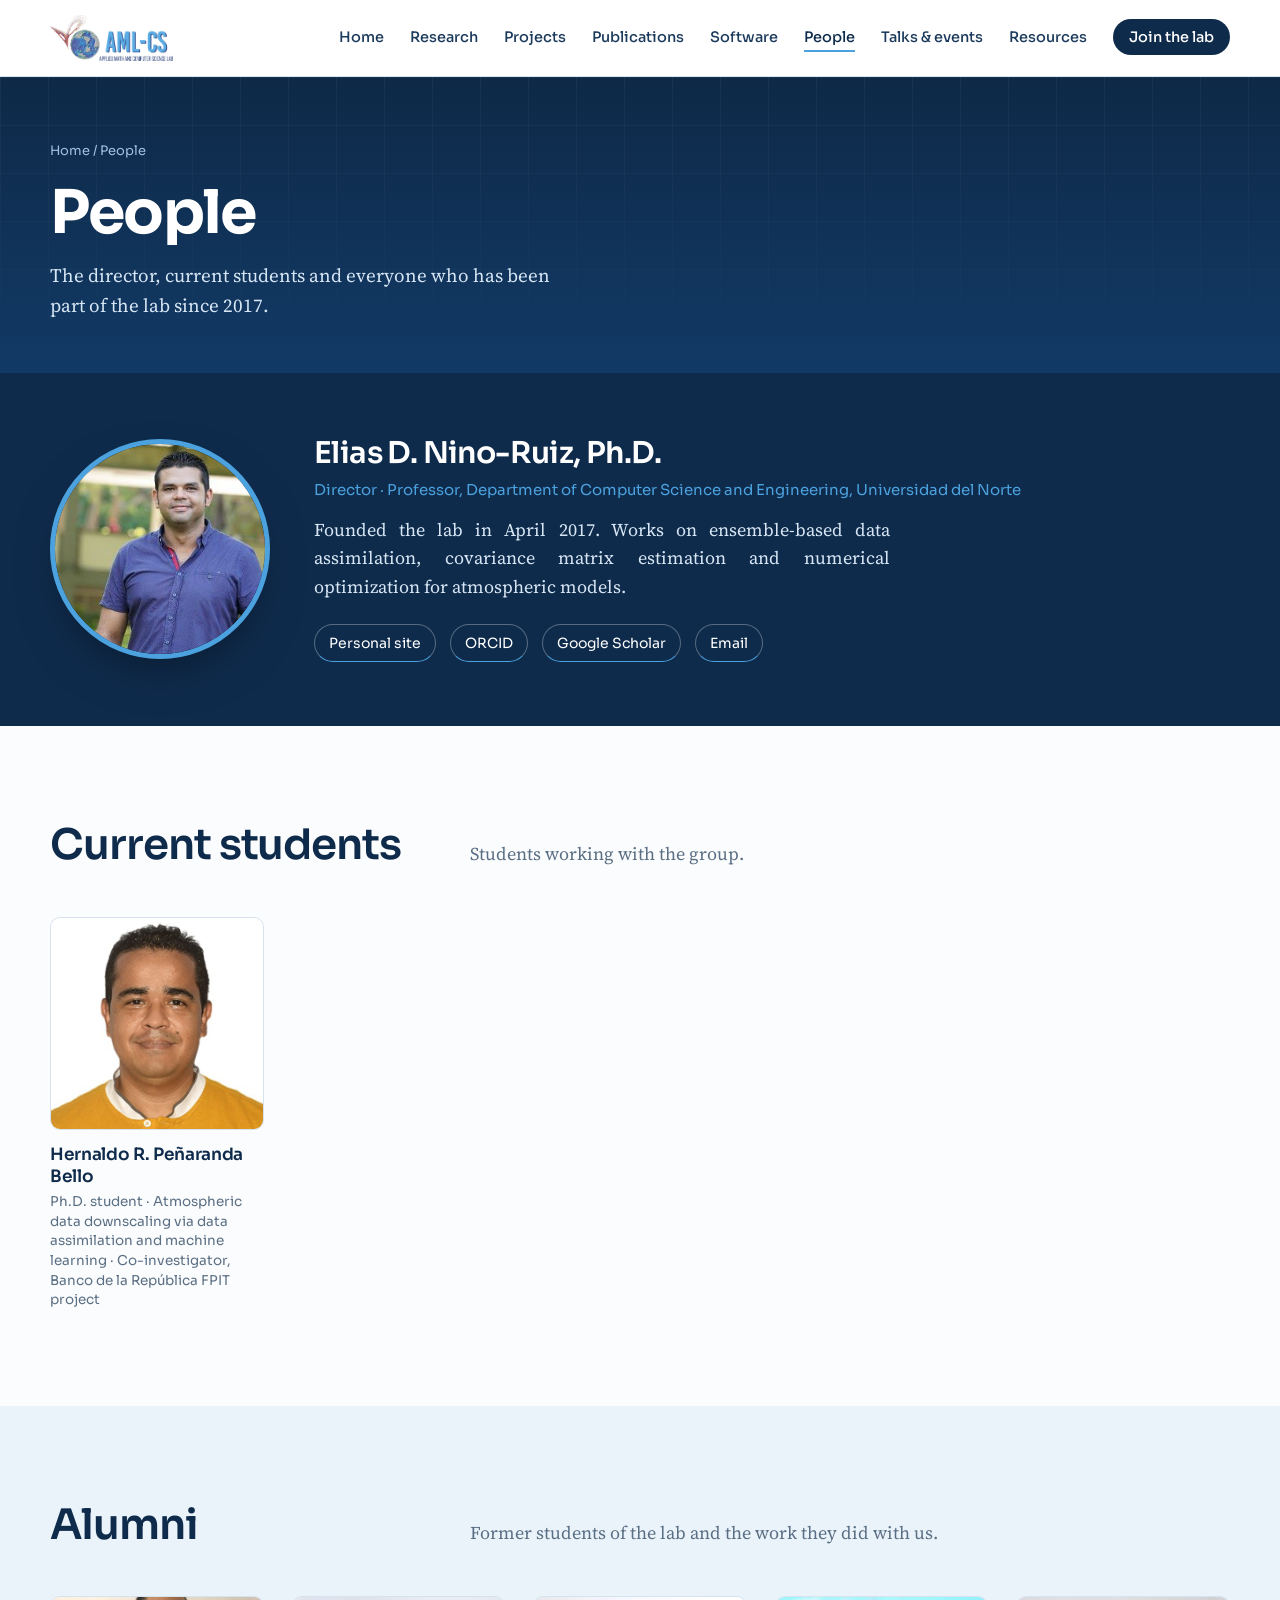
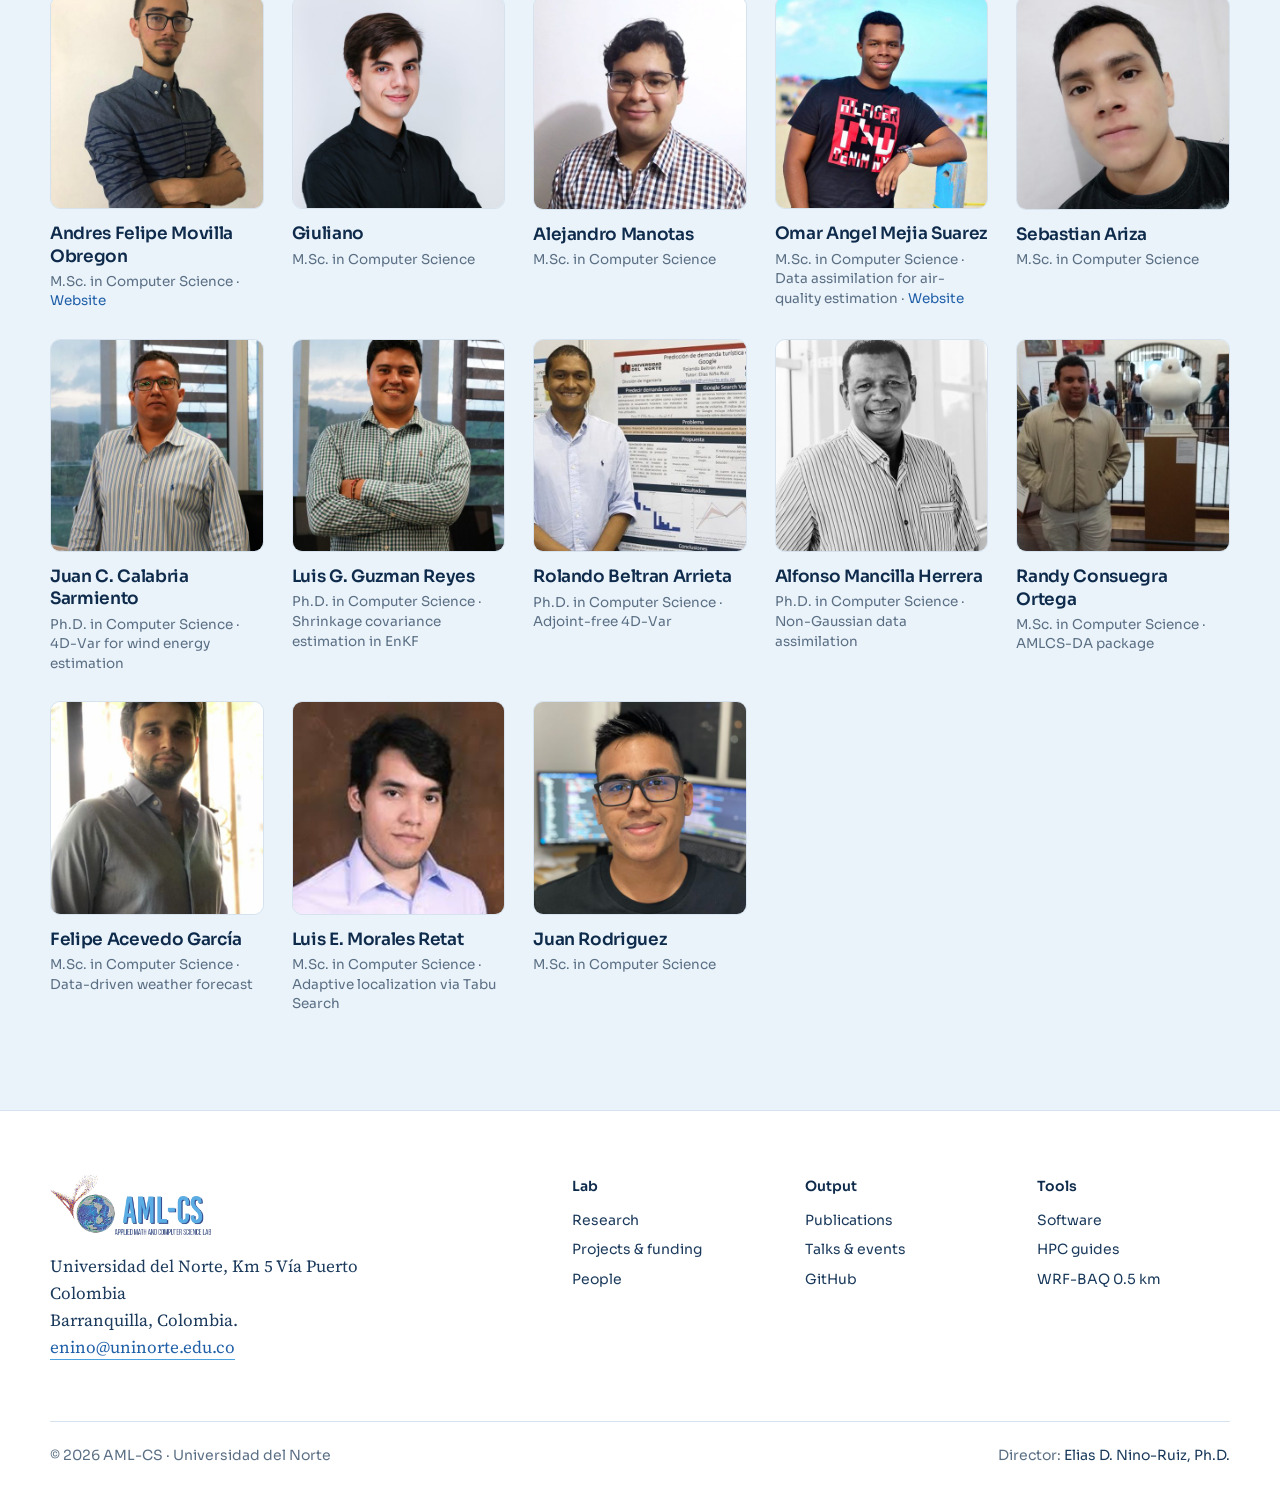
==== commit 6c7779e5: "fixing study levels" ====
--- a/people/index.html
+++ b/people/index.html
@@ -46,10 +46,10 @@
     <div class="person"><img src="../assets/img/people/alejandro-manotas.jpg" alt="Alejandro Manotas"><h3>Alejandro Manotas</h3><p>M.Sc. in Computer Science</p></div>
     <div class="person"><img src="../assets/img/people/omar-mejia.jpg" alt="Omar Angel Mejia Suarez"><h3>Omar Angel Mejia Suarez</h3><p>M.Sc. in Computer Science · Data assimilation for air-quality estimation · <a href="https://sites.google.com/view/omarmejiasuarez/inicio">Website</a></p></div>
     <div class="person"><img src="../assets/img/people/sebastian-ariza.jpg" alt="Sebastian Ariza"><h3>Sebastian Ariza</h3><p>M.Sc. in Computer Science</p></div>
-    <div class="person"><img src="../assets/img/people/juan-calabria.jpg" alt="Juan C. Calabria Sarmiento"><h3>Juan C. Calabria Sarmiento</h3><p>M.Sc. in Computer Science · 4D-Var for wind energy estimation</p></div>
-    <div class="person"><img src="../assets/img/people/luis-guzman.jpg" alt="Luis G. Guzman Reyes"><h3>Luis G. Guzman Reyes</h3><p>M.Sc. in Computer Science · Shrinkage covariance estimation in EnKF</p></div>
-    <div class="person"><img src="../assets/img/people/rolando-beltran.jpg" alt="Rolando Beltran Arrieta"><h3>Rolando Beltran Arrieta</h3><p>M.Sc. in Computer Science · Adjoint-free 4D-Var</p></div>
-    <div class="person"><img src="../assets/img/people/alfonso-mancilla.jpg" alt="Alfonso Mancilla Herrera"><h3>Alfonso Mancilla Herrera</h3><p>M.Sc. in Computer Science · Non-Gaussian data assimilation</p></div>
+    <div class="person"><img src="../assets/img/people/juan-calabria.jpg" alt="Juan C. Calabria Sarmiento"><h3>Juan C. Calabria Sarmiento</h3><p>Ph.D. in Computer Science · 4D-Var for wind energy estimation</p></div>
+    <div class="person"><img src="../assets/img/people/luis-guzman.jpg" alt="Luis G. Guzman Reyes"><h3>Luis G. Guzman Reyes</h3><p>Ph.D. in Computer Science · Shrinkage covariance estimation in EnKF</p></div>
+    <div class="person"><img src="../assets/img/people/rolando-beltran.jpg" alt="Rolando Beltran Arrieta"><h3>Rolando Beltran Arrieta</h3><p>Ph.D. in Computer Science · Adjoint-free 4D-Var</p></div>
+    <div class="person"><img src="../assets/img/people/alfonso-mancilla.jpg" alt="Alfonso Mancilla Herrera"><h3>Alfonso Mancilla Herrera</h3><p>Ph.D. in Computer Science · Non-Gaussian data assimilation</p></div>
     <div class="person"><img src="../assets/img/people/randy-consuegra.jpg" alt="Randy Consuegra Ortega"><h3>Randy Consuegra Ortega</h3><p>M.Sc. in Computer Science · AMLCS-DA package</p></div>
     <div class="person"><img src="../assets/img/people/felipe-acevedo.jpg" alt="Felipe Acevedo García"><h3>Felipe Acevedo García</h3><p>M.Sc. in Computer Science · Data-driven weather forecast</p></div>
     <div class="person"><img src="../assets/img/people/luis-morales.jpg" alt="Luis E. Morales Retat"><h3>Luis E. Morales Retat</h3><p>M.Sc. in Computer Science · Adaptive localization via Tabu Search</p></div>
--- a/assets/css/site.css
+++ b/assets/css/site.css
@@ -42,6 +42,9 @@
 .counts{display:flex;gap:32px;font-family:var(--display);font-size:14px;color:#9FC2E0;justify-self:end;flex-wrap:wrap}
 .counts b{display:block;font-size:30px;color:#fff;font-weight:600;letter-spacing:-.02em}
 
+.hero-media{margin:40px auto 0;max-width:980px;background:#fff;border-radius:12px 12px 0 0;padding:14px 14px 0;box-shadow:0 -20px 60px -30px rgba(0,0,0,.6);position:relative}
+.hero-media img{width:100%;display:block;border-radius:6px 6px 0 0}
+
 /* sections */
 section{padding:96px 0}
 section.tint{background:var(--sea)}
@@ -54,6 +57,7 @@
 .prose h2{font-size:28px;margin:48px 0 16px}.prose h3{font-size:21px;margin:32px 0 10px}.prose h4{font-size:17px;margin:24px 0 8px}
 .prose p{margin:0 0 18px}.prose ul,.prose ol{padding-left:24px}.prose li{margin:6px 0}
 .prose pre{background:#0F2B4C;color:#E6F0FA;padding:18px 20px;border-radius:8px;overflow:auto;font-size:14px;line-height:1.5}
+#teda pre{overflow:visible;white-space:pre-wrap;word-break:break-word;font-size:13.5px}
 .prose code{font-family:ui-monospace,SFMono-Regular,Menlo,monospace;font-size:.9em}
 .prose :not(pre)>code{background:var(--sea);padding:2px 6px;border-radius:4px;color:var(--navy)}
 .prose table{border-collapse:collapse;width:100%;font-size:16px;margin:16px 0}
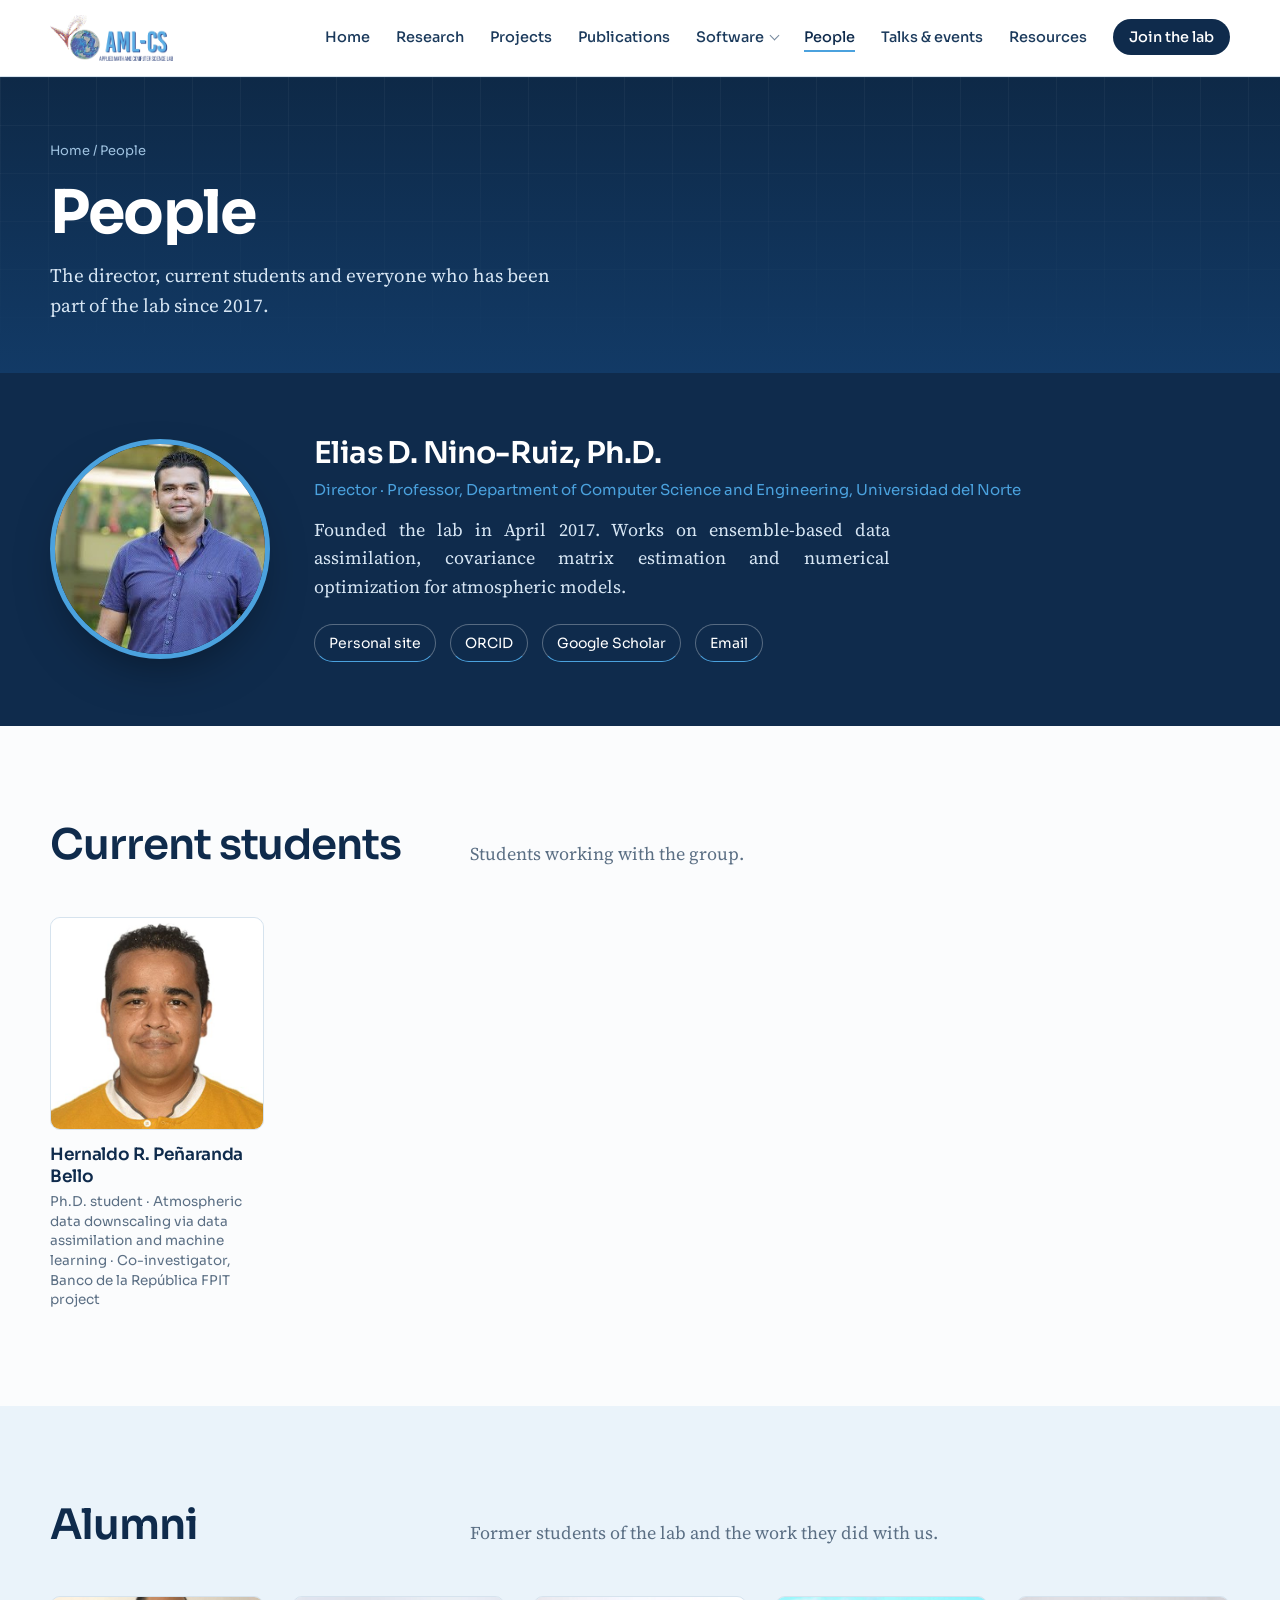
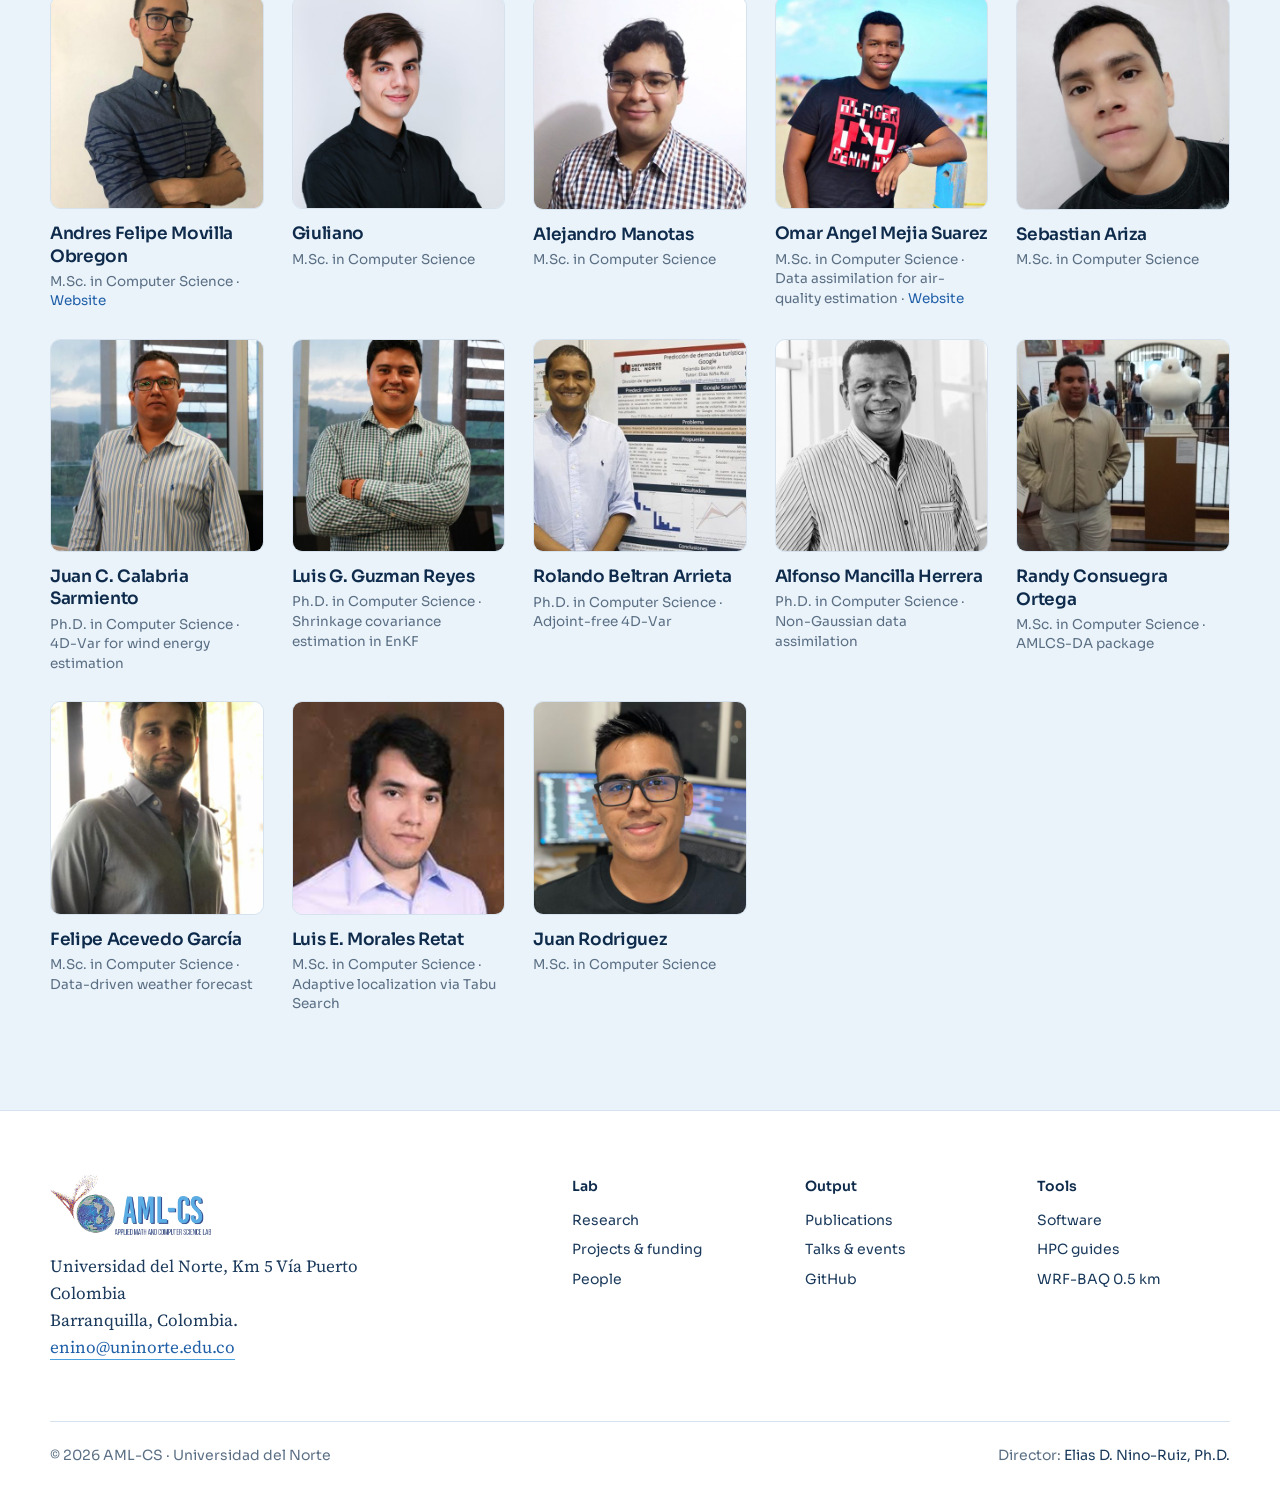
==== commit a4856938: "adding qg python}" ====
--- a/people/index.html
+++ b/people/index.html
@@ -14,7 +14,7 @@
 <body>
 <header class="site"><div class="wrap nav">
   <a href="../"><img class="logo" src="../assets/img/logo.png" alt="AML-CS: Applied Math and Computer Science Lab"></a>
-  <nav aria-label="Main"><ul><li><a href="../">Home</a></li><li><a href="../#research">Research</a></li><li><a href="../projects/">Projects</a></li><li><a href="../publications/">Publications</a></li><li><a href="../software/">Software</a></li><li><a href="../people/" aria-current="page">People</a></li><li><a href="../talks/">Talks & events</a></li><li><a href="../resources/">Resources</a></li><li><a class="cta" href="mailto:enino@uninorte.edu.co">Join the lab</a></li></ul></nav>
+  <nav aria-label="Main"><ul><li><a href="../">Home</a></li><li><a href="../#research">Research</a></li><li><a href="../projects/">Projects</a></li><li><a href="../publications/">Publications</a></li><li class="has-sub"><a href="../software/">Software</a><ul class="sub"><li><a href="../software/pyteda/">PyTEDA-web</a></li><li><a href="../software/qg-python/">QG-Python</a></li><li><a href="../software/swesphere/">swesphere</a></li><li><a href="../software/#teda">TEDA</a></li></ul></li><li><a href="../people/" aria-current="page">People</a></li><li><a href="../talks/">Talks & events</a></li><li><a href="../resources/">Resources</a></li><li><a class="cta" href="mailto:enino@uninorte.edu.co">Join the lab</a></li></ul></nav>
   <button class="burger" aria-expanded="false" aria-label="Open menu">Menu</button>
 </div></header>
 <div class="pagehead"><div class="wrap">
--- a/assets/css/site.css
+++ b/assets/css/site.css
@@ -29,6 +29,16 @@
 .nav ul a[aria-current]{color:var(--navy);border-color:var(--sky)}
 .nav ul a.cta{background:var(--navy);color:#fff;padding:9px 16px;border-radius:999px;border:0}
 .nav ul a.cta:hover{background:var(--deep)}
+.has-sub{position:relative}
+.has-sub>a:after{content:"";display:inline-block;width:6px;height:6px;border-right:1.5px solid currentColor;border-bottom:1.5px solid currentColor;transform:rotate(45deg);margin:0 0 3px 7px;opacity:.6}
+.sub{display:none;position:absolute;top:calc(100% + 10px);left:-14px;background:#fff;border:1px solid var(--rule);border-radius:10px;padding:6px;min-width:190px;box-shadow:0 18px 40px -22px rgba(15,43,76,.45);flex-direction:column;gap:2px;align-items:stretch;z-index:40}
+.nav ul.sub{display:none;gap:2px;flex-direction:column;align-items:stretch}
+.sub li{width:100%}
+.sub li a{text-align:left}
+.sub:before{content:"";position:absolute;left:0;right:0;top:-12px;height:12px}
+.sub li a{display:block;padding:9px 12px;border-radius:6px;border:0;color:var(--ink)}
+.sub li a:hover{background:var(--sea);color:var(--navy)}
+.has-sub:hover>.sub,.has-sub:focus-within>.sub{display:flex}
 .burger{display:none;background:none;border:1px solid var(--rule);border-radius:8px;padding:8px 12px;font-family:var(--display);font-size:14px;color:var(--ink);cursor:pointer}
 .nav.open ul{display:flex}
 
@@ -238,6 +248,18 @@
 .guide p{margin:0;color:var(--ink);font-size:16px}
 .guide span{font-family:var(--display);font-size:13px;color:var(--muted);margin-top:auto;padding-top:8px}
 
+.plate{margin:0 auto;max-width:960px;background:#fff;border:1px solid var(--rule);border-radius:12px;padding:16px 16px 6px;box-shadow:0 24px 60px -36px rgba(15,43,76,.35)}
+.plate img{width:100%;display:block;border-radius:4px}
+.plate figcaption{font-family:var(--display);font-size:13px;color:var(--muted);padding:12px 4px 6px;text-align:left}
+
+/* citation & install */
+.install{font-family:ui-monospace,SFMono-Regular,Menlo,monospace;font-size:15px;background:var(--navy);color:#E6F0FA;padding:12px 18px;border-radius:8px;display:inline-block}
+.cite{background:#fff;border:1px solid var(--rule);border-left:4px solid var(--sky);border-radius:8px;padding:18px 22px;margin:14px 0 22px}
+.cite p{margin:0 0 10px;text-align:left}
+.cite pre{margin:0;background:var(--sea2);color:var(--navy);font-size:12.5px;border:1px solid var(--rule)}
+.api td:first-child{white-space:nowrap}
+@media (max-width:700px){.api td:first-child{white-space:normal}}
+
 /* footer */
 footer.site{background:#fff;border-top:1px solid var(--rule);color:var(--muted);padding:64px 0 40px;font-family:var(--display);font-size:14px}
 footer.site .wrap{display:grid;grid-template-columns:minmax(0,5fr) repeat(3,minmax(0,2fr));gap:40px}
@@ -250,6 +272,7 @@
 .copy{grid-column:1/-1;border-top:1px solid var(--rule);padding-top:22px;margin-top:20px;display:flex;justify-content:space-between;flex-wrap:wrap;gap:8px}
 
 @media (max-width:900px){
+  .nav ul.sub{position:static;display:flex;box-shadow:none;border:0;padding:0 0 0 14px;min-width:0}.sub li a{padding:6px 0}.has-sub>a:after{display:none}
   .nav ul{display:none;position:absolute;left:0;right:0;top:76px;background:#fff;flex-direction:column;align-items:flex-start;padding:16px 24px 24px;border-bottom:1px solid var(--rule);gap:16px;z-index:30}
   .nav{position:relative}
   .burger{display:inline-flex}
